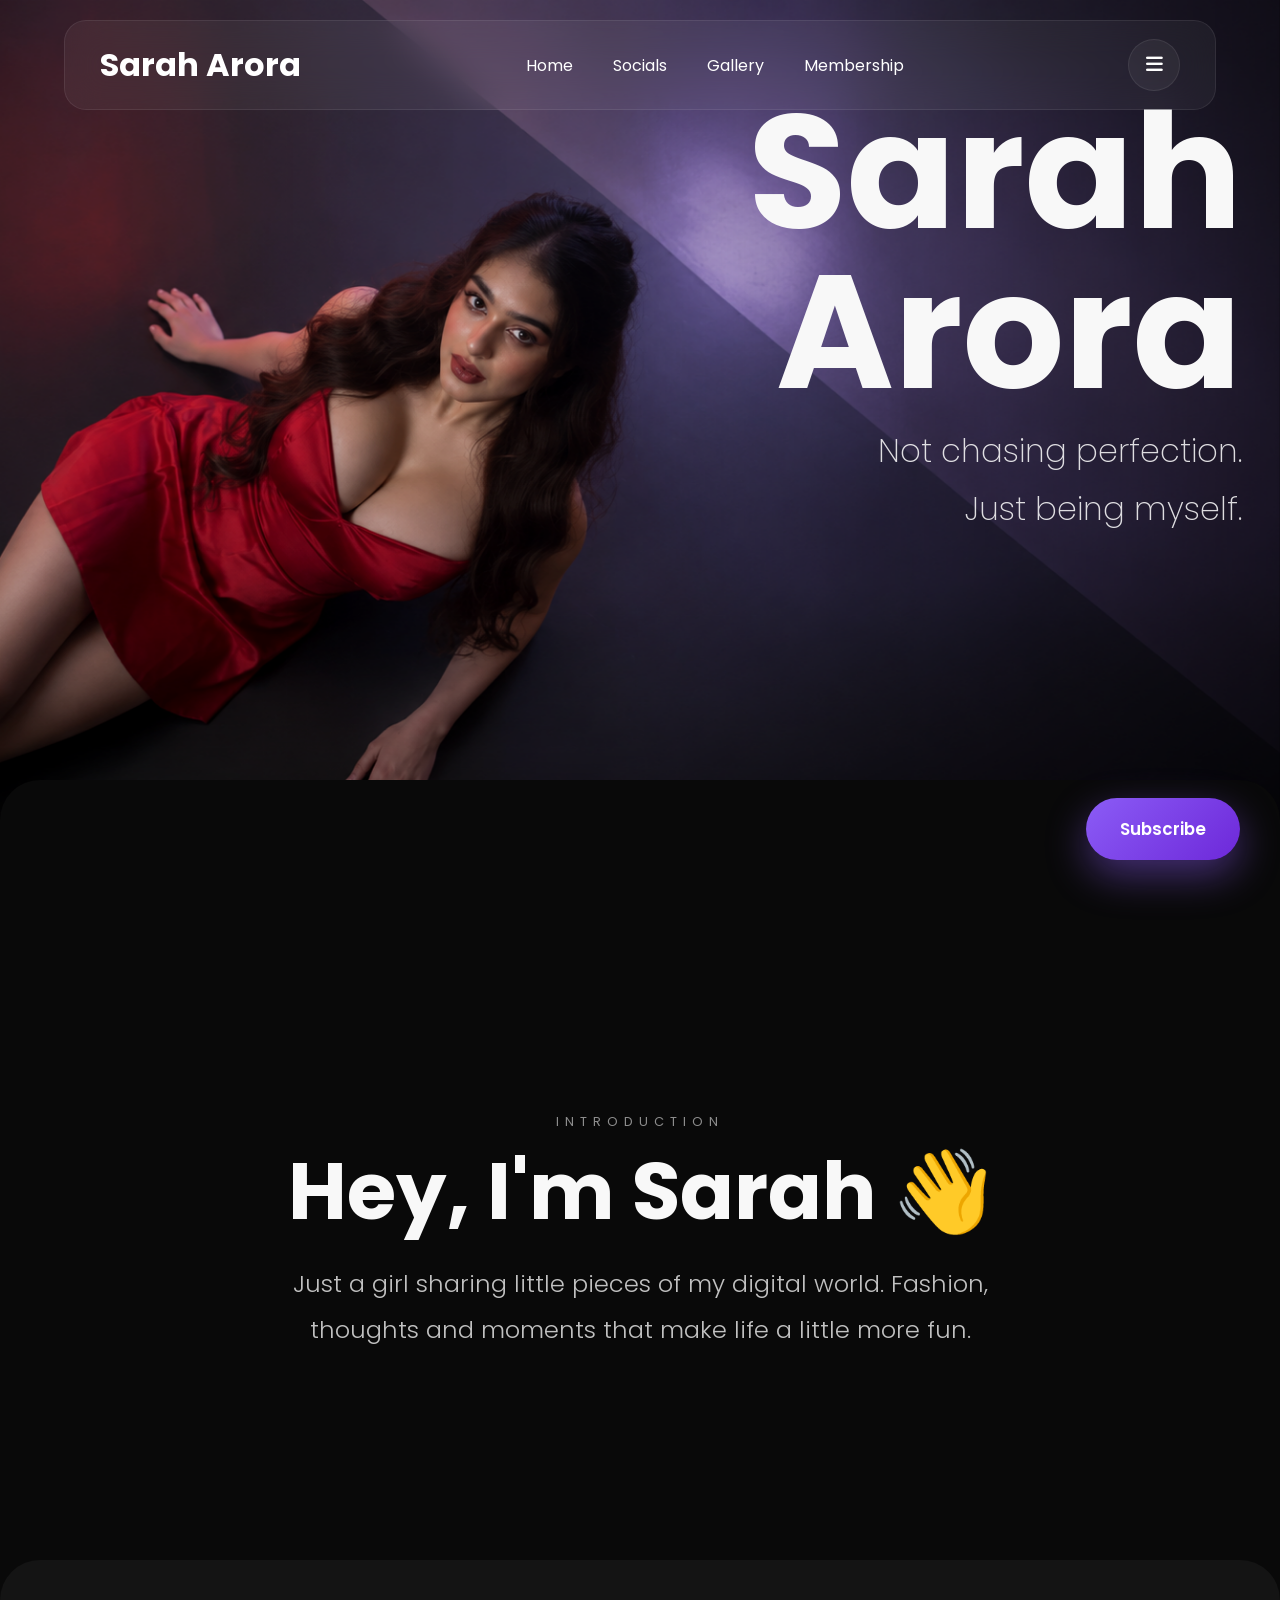
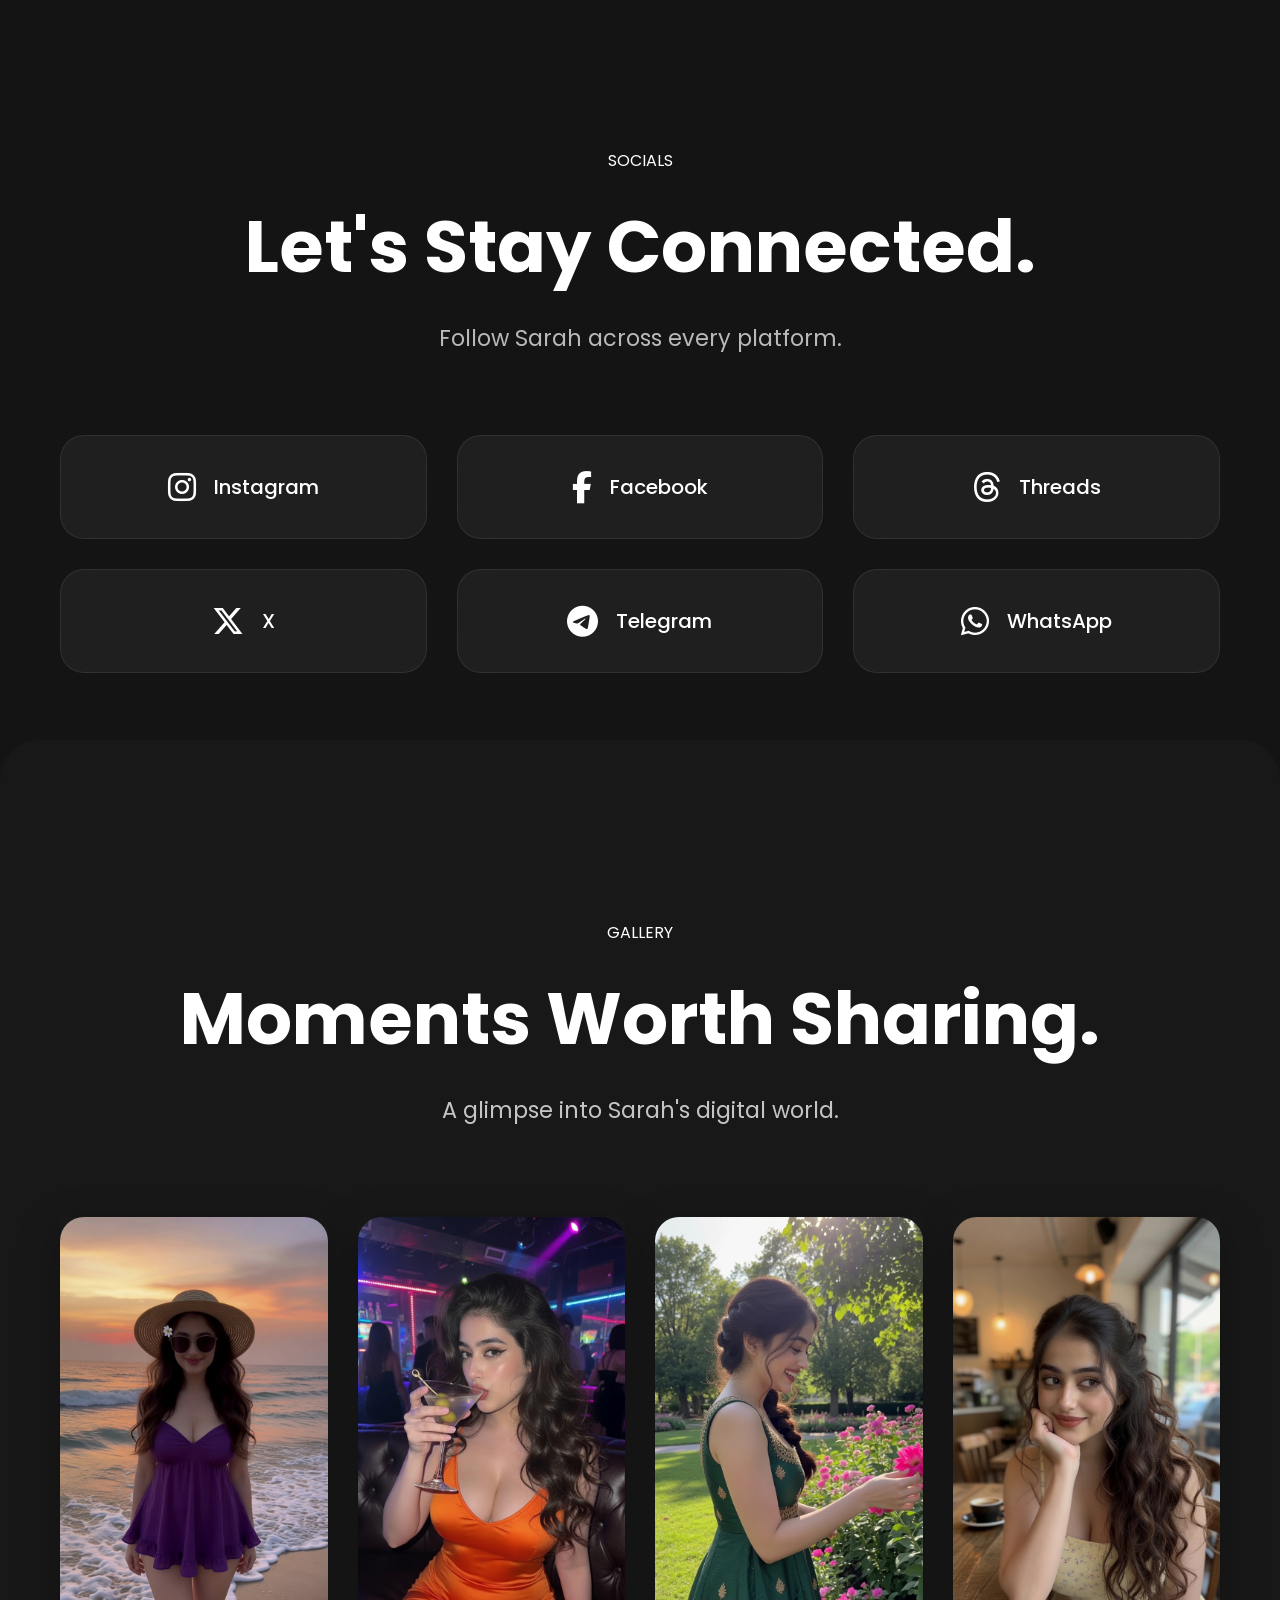
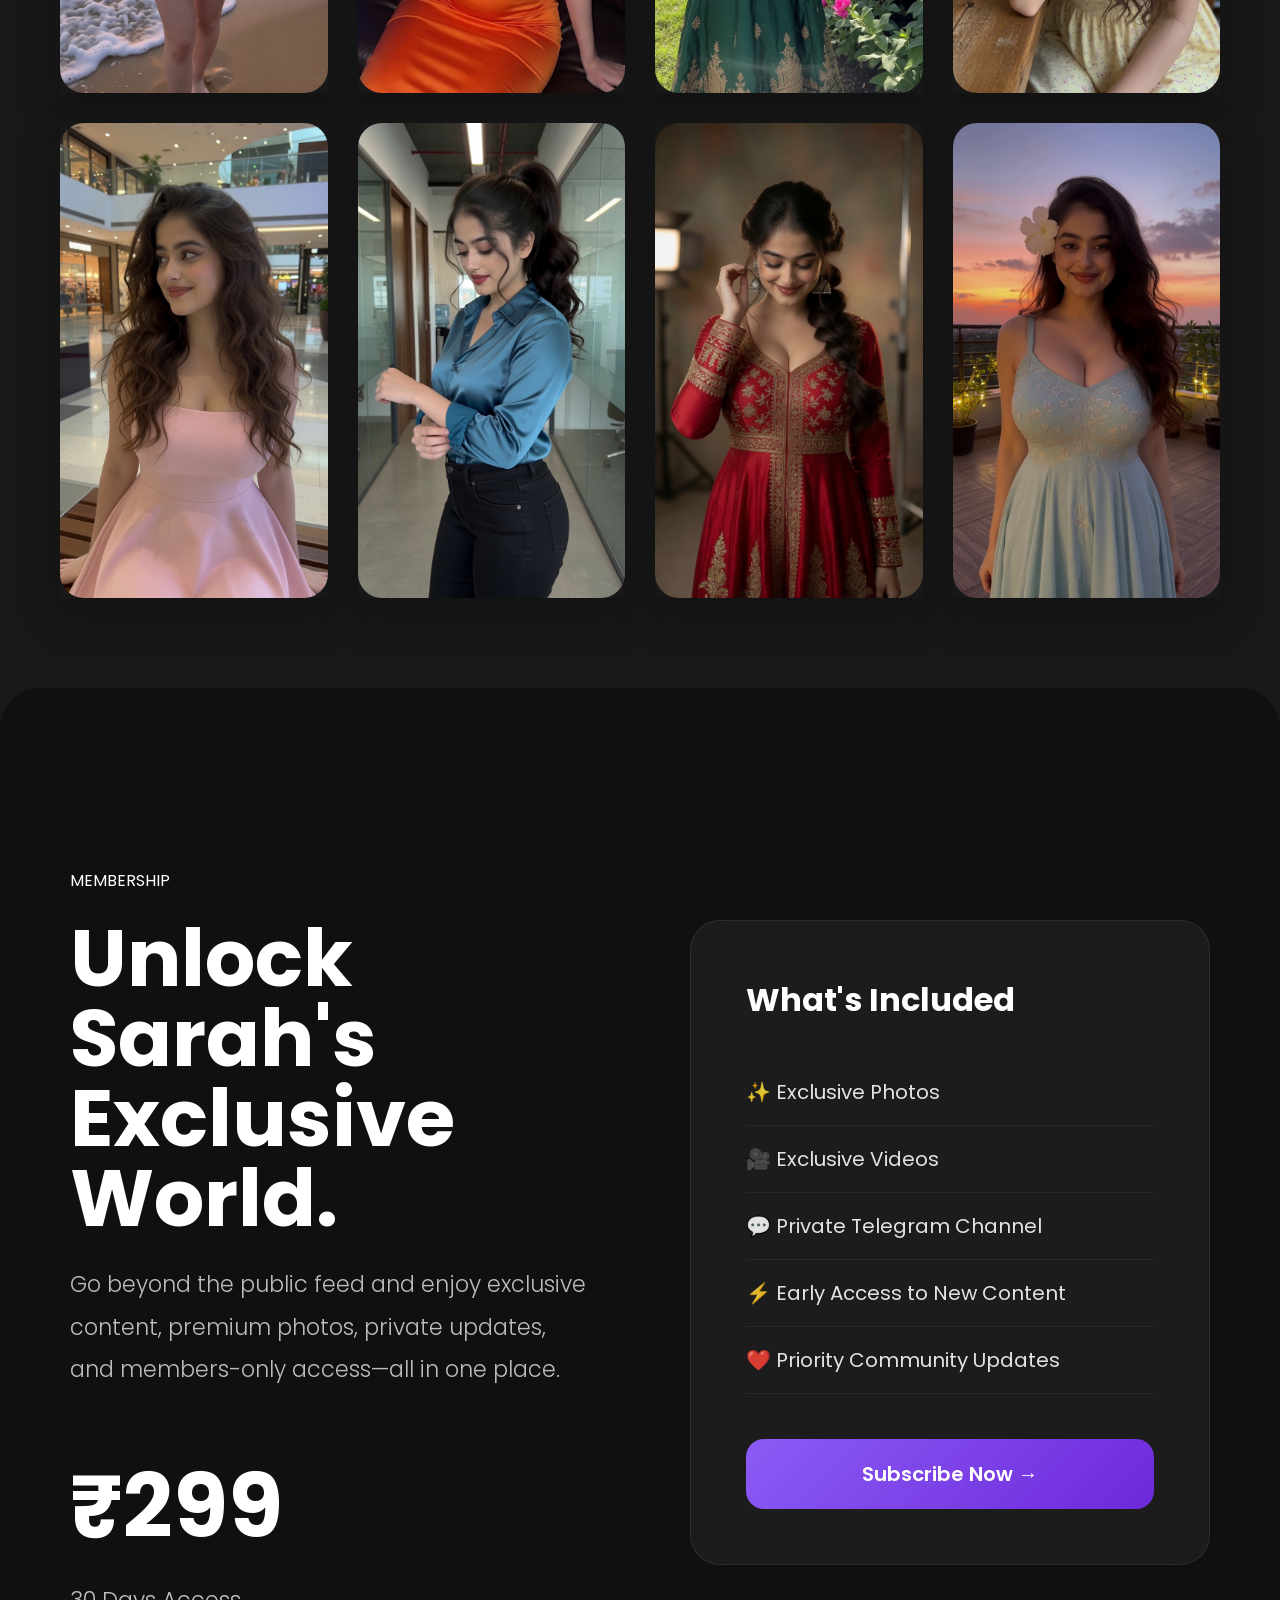
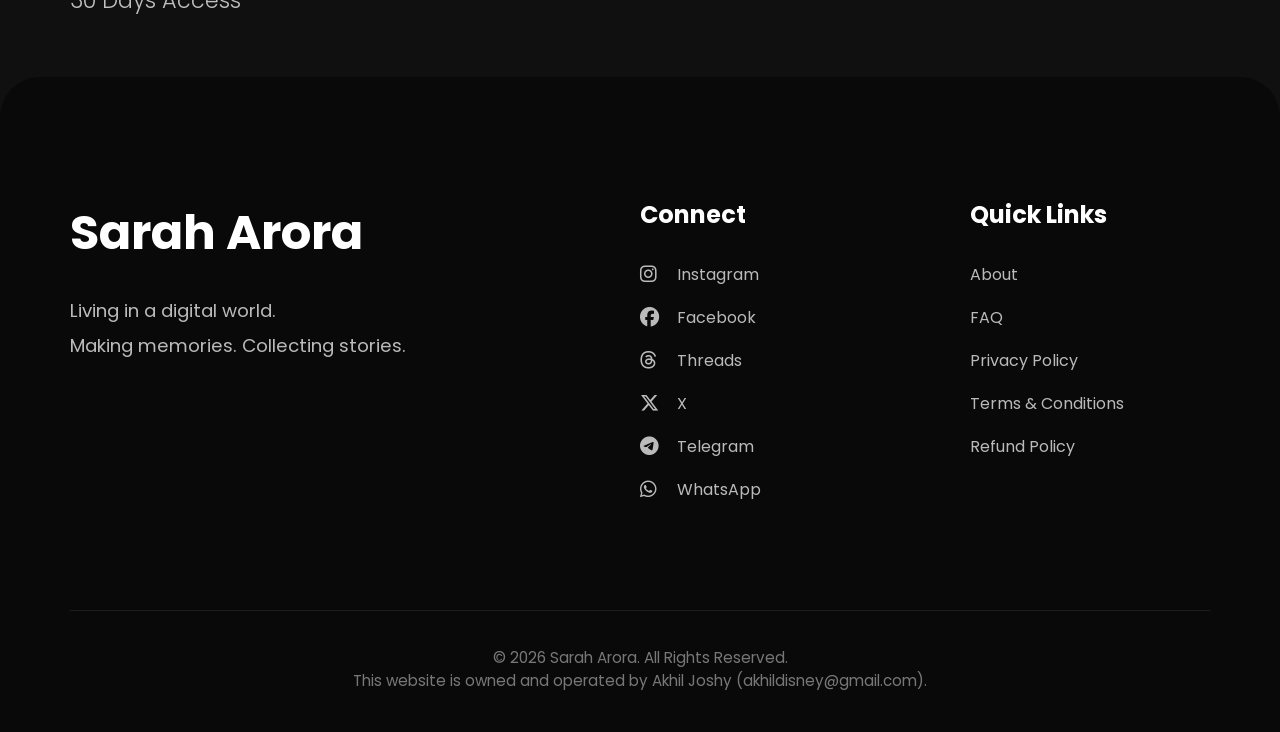
==== index.html @ 0d88887a "Subscribe button as Telegram Bot" ====
<!DOCTYPE html>
<html lang="en">

<head>
    <meta charset="UTF-8">
    <meta name="viewport" content="width=device-width, initial-scale=1.0">

    <title>Sarah Arora | Living in a Digital World</title>

    <link rel="stylesheet"
    href="https://cdnjs.cloudflare.com/ajax/libs/font-awesome/6.7.2/css/all.min.css">
    <link rel="stylesheet" href="css/style.css">
    <link rel="stylesheet" href="css/animations.css">
    <link rel="stylesheet" href="css/responsive.css">
    
</head>



<body>

    <div id="scrollProgress"></div>
    
    <div id="loader">

    <h1>

        Sarah<br>Arora

    </h1>

    </div>

    <a href="#membership" id="floatingSubscribe">

        Subscribe

    </a>

    <!-- Header -->
    <header id="header">

        <nav class="navbar">

            <a href="#" class="logo">
                Sarah Arora
            </a>

            <ul class="nav-links">

                <li><a href="#hero">Home</a></li>

                <li><a href="#socials">Socials</a></li>

                <li><a href="#gallery">Gallery</a></li>

                <li><a href="#membership">Membership</a></li>

            </ul>

            <div class="menu-wrapper">

                <button class="menu-btn" id="menuBtn">

                    <i class="fa-solid fa-bars"></i>

                </button>

                <div class="dropdown-menu" id="dropdownMenu">

                    <a href="pages/about.html">About</a>

                    <a href="pages/faq.html">FAQ</a>

                    <a href="pages/privacy.html">Privacy Policy</a>

                    <a href="pages/terms.html">Terms & Conditions</a>

                    <a href="pages/refund.html">Refund Policy</a>

                    <hr>

                    <a href="https://www.instagram.com/sarah_dazzling/" target="_blank" rel="noopener noreferrer">Instagram</a>

                    <a href="https://www.facebook.com/profile.php?id=61591125192509" target="_blank" rel="noopener noreferrer">Facebook</a>

                    <a href="https://www.threads.com/@sarah_dazzling" target="_blank" rel="noopener noreferrer">Threads</a>

                    <a href="https://x.com/SarahAroralaiz" target="_blank" rel="noopener noreferrer">X</a>

                    <a href="https://telegram.me/sarah_dazzling_public" target="_blank" rel="noopener noreferrer">Telegram</a>

                    <a href="https://whatsapp.com/channel/0029Vb7tfOIId7nJnVP5ef2T" target="_blank" rel="noopener noreferrer">WhatsApp</a>

                </div>

            </div>

        </nav>

    </header>

    <!-- Main -->
    <main>

        <section id="hero">

            <div class="hero-image">

                <img src="assets/images/hero.jpg" alt="Sarah Arora">

            </div>

            <div class="hero-overlay"></div>

            <div class="hero-content">

                <h1 class="hero-title">
                    Sarah<br>Arora
                </h1>

                <p class="hero-subtitle">
                    Not chasing perfection.<br>
                    Just being myself.
                </p>

            </div>

        </section>

        
        <!-- intro -->
        <section id="intro">

            <div class="intro-container">

                <span class="intro-tag reveal">
                    INTRODUCTION
                </span>

                <h2 class="reveal delay-1">
                    Hey, I'm Sarah 👋
                </h2>

                <p class="reveal delay-2">
                    Just a girl sharing little pieces of my digital world.
                    Fashion, thoughts and moments that make life a little more fun.
                </p>

            </div>

        </section>

        <!-- socials -->

        <section id="socials">

            <div class="socials-container">

                <span class="section-tag reveal">
                    SOCIALS
                </span>

                <h2 class="reveal delay-1">
                    Let's Stay Connected.
                </h2>

                <p class="reveal delay-2">
                    Follow Sarah across every platform.
                </p>

                <div class="social-grid">

                    <a href="https://www.instagram.com/sarah_dazzling/"
                        target="_blank"
                        rel="noopener noreferrer"
                        class="social-card instagram reveal">

                            <i class="fa-brands fa-instagram"></i>
                        <span>Instagram</span>
                    </a>

                    <a href="https://www.facebook.com/profile.php?id=61591125192509"
                        target="_blank"
                        rel="noopener noreferrer"
                        class="social-card facebook reveal delay-1">
                            <i class="fa-brands fa-facebook-f"></i>
                        <span>Facebook</span>
                    </a>

                    <a href="https://www.threads.com/@sarah_dazzling"
                        target="_blank"
                        rel="noopener noreferrer"
                        class="social-card threads reveal delay-2">
                            <i class="fa-brands fa-threads"></i>
                        <span>Threads</span>
                    </a>

                    <a href="https://x.com/SarahAroralaiz"
                        target="_blank"
                        rel="noopener noreferrer"
                        class="social-card x reveal delay-3">
                            <i class="fa-brands fa-x-twitter"></i>
                        <span>X</span>
                    </a>

                    <a href="https://telegram.me/sarah_dazzling_public"
                        target="_blank"
                        rel="noopener noreferrer"
                        class="social-card telegram reveal delay-4">
                            <i class="fa-brands fa-telegram"></i>
                        <span>Telegram</span>
                    </a>

                    <a href="https://whatsapp.com/channel/0029Vb7tfOIId7nJnVP5ef2T"
                        target="_blank"
                        rel="noopener noreferrer"
                        class="social-card whatsapp reveal delay-5">
                            <i class="fa-brands fa-whatsapp"></i>
                        <span>WhatsApp</span>
                    </a>

                </div>

            </div>

        </section>

        <!-- Gallery -->
        <section id="gallery">

            <div class="gallery-container">

                <span class="section-tag reveal">
                    GALLERY
                </span>

                <h2 class="reveal delay-1">
                    Moments Worth Sharing.
                </h2>

                <p class="reveal delay-2">
                    A glimpse into Sarah's digital world.
                </p>

                <div class="gallery-grid">

                    <div class="gallery-item glow-purple reveal">
                        <div class="gallery-image">
                            <img src="assets/images/gallery/1.jpg" alt="Sarah">
                        </div>
                    </div>

                    <div class="gallery-item glow-pink reveal delay-1">
                        <div class="gallery-image">
                            <img src="assets/images/gallery/2.jpg" alt="Sarah">
                        </div>
                    </div>

                    <div class="gallery-item glow-orange reveal delay-2">
                        <div class="gallery-image">
                            <img src="assets/images/gallery/3.jpg" alt="Sarah">
                        </div>
                    </div>

                    <div class="gallery-item glow-blue reveal delay-3">
                        <div class="gallery-image">
                            <img src="assets/images/gallery/4.jpg" alt="Sarah">
                        </div>
                    </div>

                    <div class="gallery-item glow-green reveal delay-4">
                        <div class="gallery-image">
                            <img src="assets/images/gallery/5.jpg" alt="Sarah">
                        </div>
                    </div>

                    <div class="gallery-item glow-red reveal delay-5">
                        <div class="gallery-image">
                            <img src="assets/images/gallery/6.jpg" alt="Sarah">
                        </div>
                    </div>

                    <div class="gallery-item glow-gold reveal delay-3">
                        <div class="gallery-image">
                            <img src="assets/images/gallery/7.jpg" alt="Sarah">
                        </div>
                    </div>

                    <div class="gallery-item glow-cyan reveal delay-4">
                        <div class="gallery-image">
                            <img src="assets/images/gallery/8.jpg" alt="Sarah">
                        </div>
                    </div>

                </div>

            </div>

        </section>

        <!-- Membership -->
        <section id="membership">

            <div class="membership-container">

                <div class="membership-left">

                    <span class="section-tag reveal">
                        MEMBERSHIP
                    </span>

                    <h2 class="reveal delay-1">
                        Unlock Sarah's<br>
                        Exclusive World.
                    </h2>

                    <p class="reveal delay-2">
                        Go beyond the public feed and enjoy exclusive content, premium photos, private updates, and members-only access—all in one place.
                    </p>

                    <div class="price reveal delay-3">

                        ₹299

                        <span>30 Days Access</span>

                    </div>

                </div>

                <div class="membership-right reveal delay-4">

                    <h3>What's Included</h3>

                    <ul>

                        <li>✨ Exclusive Photos</li>

                        <li>🎥 Exclusive Videos</li>

                        <li>💬 Private Telegram Channel</li>

                        <li>⚡ Early Access to New Content</li>

                        <li>❤️ Priority Community Updates</li>

                    </ul>

                    <a href="https://t.me/sarah_paymentbot?start=subscribe"
                        id="subscribeBtn"
                        class="membership-btn"
                        target="_blank"
                        rel="noopener noreferrer">
                        Subscribe Now →
                    </a>

                </div>

            </div>

        </section>

        <!-- Call To Action -->
        <section id="cta">

        </section>

    </main>

    <!-- Footer -->
    <footer>

        <div class="footer-container">

            <!-- Brand -->

            <div class="footer-column">

                <h2>Sarah Arora</h2>

                <p>
                    Living in a digital world.<br>
                    Making memories. Collecting stories.
                </p>

            </div>

            <!-- Socials -->

            <div class="footer-column">

                <h3>Connect</h3>

                <a href="https://www.instagram.com/sarah_dazzling/"
                    target="_blank"
                    rel="noopener noreferrer">
                    <i class="fa-brands fa-instagram"></i>
                    Instagram
                </a>

                <a href="https://www.facebook.com/profile.php?id=61591125192509"
                    target="_blank"
                    rel="noopener noreferrer">
                    <i class="fa-brands fa-facebook"></i>
                    Facebook
                </a>

                <a href="https://www.threads.com/@sarah_dazzling"
                    target="_blank"
                    rel="noopener noreferrer">
                    <i class="fa-brands fa-threads"></i>
                    Threads
                </a>

                <a href="https://x.com/SarahAroralaiz"
                    target="_blank"
                    rel="noopener noreferrer">
                    <i class="fa-brands fa-x-twitter"></i>
                    X
                </a>

                <a href="https://telegram.me/sarah_dazzling_public"
                    target="_blank"
                    rel="noopener noreferrer">
                    <i class="fa-brands fa-telegram"></i>
                    Telegram
                </a>

                <a href="https://whatsapp.com/channel/0029Vb7tfOIId7nJnVP5ef2T"
                    target="_blank"
                    rel="noopener noreferrer">
                    <i class="fa-brands fa-whatsapp"></i>
                    WhatsApp
                </a>

            </div>

            <!-- Links -->

            <div class="footer-column">

                <h3>Quick Links</h3>

                <a href="pages/about.html">About</a>

                <a href="pages/faq.html">FAQ</a>

                <a href="pages/privacy.html">Privacy Policy</a>

                <a href="pages/terms.html">Terms & Conditions</a>

                <a href="pages/refund.html">Refund Policy</a>

            </div>

        </div>

        <div class="footer-bottom">

            © 2026 Sarah Arora. All Rights Reserved.<br>
            This website is owned and operated by Akhil Joshy (akhildisney@gmail.com).

        </div>

    </footer>

    <div id="telegramModal" class="telegram-modal">

        <div class="telegram-modal-content">

            <h2>Before You Continue</h2>

            <p>
                Sarah Exclusive memberships are delivered through Telegram.
            </p>

            <p class="question">
                Do you already have a Telegram account?<br>
                (After payment, you'll get a invite link to the private Telegram channel.<br>
                The link is one time use, so join with the link to the private channel.<br>
                A subscription bot will give you the invite link to the Exclusive Telegram channel.)
            </p>

            <div class="telegram-buttons">

                <button id="continuePayment" class="confirm-btn">
                    Yes, Continue
                </button>

                <button id="closeModal" class="cancel-btn">
                    No, Go Back
                </button>

            </div>

        </div>

    </div>

    <script src="js/main.js"></script>
    <script src="js/gallery.js"></script>
    <script src="js/animations.js"></script>

</body>

</html>
---- css/style.css ----
/* ===========================
   GOOGLE FONT
=========================== */

@import url('https://fonts.googleapis.com/css2?family=Poppins:wght@300;400;500;600;700&display=swap');

/* ===========================
   RESET
=========================== */

*{
    margin:0;
    padding:0;
    box-sizing:border-box;
}

html{
    scroll-behavior:smooth;
}

body{

    font-family:'Poppins',sans-serif;

    background:#090909;

    color:#ffffff;

}

/*==========================
NAVBAR
==========================*/

header{

    position:fixed;

    top:0;

    left:0;

    width:100%;

    z-index:1000;

    transition:transform .4s ease;

}

header.hide{

    transform:translateY(-120%);

}

.navbar{

    width:90%;

    max-width:1400px;

    margin:20px auto;

    padding:18px 35px;

    display:flex;

    justify-content:space-between;

    align-items:center;

    background:rgba(255,255,255,.05);

    backdrop-filter:blur(18px);

    border:1px solid rgba(255,255,255,.08);

    border-radius:22px;

}

.logo{

    color:#fff;

    text-decoration:none;

    font-size:2rem;

    font-weight:700;

}

.nav-links{

    list-style:none;

    display:flex;

    gap:40px;

}

.nav-links a{

    text-decoration:none;

    color:#fff;

    transition:.3s;

}

.nav-links a:hover{

    color:#8b5cf6;

}

/*==========================
MENU BUTTON
==========================*/

.menu-wrapper{

    position:relative;

}

.menu-btn{

    width:52px;

    height:52px;

    border:none;

    border-radius:50%;

    background:rgba(255,255,255,.05);

    border:1px solid rgba(255,255,255,.08);

    color:#fff;

    font-size:1.2rem;

    cursor:pointer;

    transition:.35s;

}

.menu-btn:hover{

    background:#8b5cf6;

    transform:translateY(-3px) rotate(90deg);

    box-shadow:0 0 30px rgba(139,92,246,.45);

}

/*==========================
DROPDOWN
==========================*/

.dropdown-menu{

    position:absolute;

    top:70px;

    right:0;

    width:260px;

    background:rgba(18,18,18,.92);

    backdrop-filter:blur(20px);

    border:1px solid rgba(255,255,255,.08);

    border-radius:22px;

    padding:18px;

    display:flex;

    flex-direction:column;

    gap:5px;

    opacity:0;

    visibility:hidden;

    transform:translateY(-20px);

    transition:.35s ease;

}

.dropdown-menu.show{

    opacity:1;

    visibility:visible;

    transform:translateY(0);

}

.dropdown-menu a{

    color:#fff;

    text-decoration:none;

    padding:14px 16px;

    border-radius:12px;

    transition:.3s;

}

.dropdown-menu a:hover{

    background:rgba(139,92,246,.15);

    color:#8b5cf6;

    transform:translateX(8px);

}

.dropdown-menu hr{

    border:none;

    border-top:1px solid rgba(255,255,255,.08);

    margin:8px 0;

}

/* ====================================
   HERO
==================================== */

#hero{

    height:100vh;

    overflow:hidden;

    position:relative;

}

.hero-image{

    position:absolute;

    inset:0;

    will-change:transform;

}

.hero-image img{

    width:100%;

    height:100%;

    object-fit:cover;

    display:block;

}

.hero-overlay{

    position:absolute;

    inset:0;

    background:

    linear-gradient(
        to right,
        rgba(0,0,0,.15),
        rgba(0,0,0,.10),
        rgba(0,0,0,.55)
    ),

    linear-gradient(
        to top,
        rgba(0,0,0,.45),
        transparent 35%
    );

    z-index:5;

}

.hero-content{

    position:absolute;

    top:35%;

    right:3%;

    transform:translateY(-50%);

    z-index:10;

    width:700px;

    text-align:right;

}

.hero-content h1{

    font-size:10rem;

    line-height:1.0;

    font-weight:700;

    margin-bottom:10px;

    color:#f8f8f8;

}

.hero-content p{

    font-size:2rem;

    font-weight:200;

    line-height:1.8;

    color:rgba(255,255,255,.85);

}

/*====================================
HERO LOAD ANIMATION
====================================*/

.hero-title{

    opacity:0;

    transform:translateY(60px);

    animation:titleReveal .9s ease forwards;

    animation-delay:.3s;

}

.hero-subtitle{

    opacity:0;

    transform:translateY(60px);

    animation:titleReveal .9s ease forwards;

    animation-delay:.6s;

}

@keyframes titleReveal{

    from{

        opacity:0;

        transform:translateY(60px);

    }

    to{

        opacity:1;

        transform:translateY(0);

    }

}

/*====================================
INTRO SECTION
====================================*/

#intro{

    min-height:100vh;

    background:#090909;

    position:relative;

    z-index:5;

    margin-top:-120px;

    border-radius:40px 40px 0 0;

    display:flex;

    justify-content:center;

    align-items:center;

    padding:200px 40px;

}

.intro-container{

    max-width:900px;

    margin:auto;

    text-align:center;

}

.intro-tag{

    display:inline-block;

    letter-spacing:6px;

    color:#8d8d8d;

    font-size:.8rem;

    margin-bottom:20px;

    text-transform:uppercase;

}

.intro-container h2{

    font-size:5rem;

    line-height:1;

    margin-bottom:30px;

    font-weight:700;

    color:#f8f8f8;

}

.intro-container p{

    max-width:700px;

    margin:auto;

    font-size:1.5rem;

    line-height:1.9;

    font-weight:300;

    color:rgba(255,255,255,.75);

}

.delay-1{

    transition-delay:.15s;

}

.delay-2{

    transition-delay:.3s;

}

/*====================================
SOCIALS
====================================*/

#socials{

    min-height:100vh;
    background:#141414;
    position:relative;
    z-index:20;
    margin-top:-120px;
    border-radius:40px 40px 0 0;

    display:flex;
    justify-content:center;
    align-items:center;

    padding:180px 60px;

}

.socials-container{

    width:100%;
    max-width:1450px;
    text-align:center;

}

.socials-container h2{

    font-size:4.5rem;
    margin:20px 0;

}

.socials-container p{

    font-size:1.4rem;
    color:rgba(255,255,255,.7);
    margin-bottom:80px;

}

.social-grid{

    display:grid;
    grid-template-columns:repeat(3,1fr);
    gap:30px;

}

.social-card{

    position:relative;

    display:flex;
    align-items:center;
    justify-content:center;
    gap:18px;

    text-decoration:none;

    color:#fff;

    padding:35px;

    border-radius:24px;

    background:rgba(255,255,255,.05);

    border:1px solid rgba(255,255,255,.08);

    backdrop-filter:blur(18px);

    overflow:hidden;

    transition:.4s ease;

}

/* Animated Glow */

.social-card::before{

    content:"";

    position:absolute;

    inset:-2px;

    border-radius:24px;

    opacity:0;

    filter:blur(30px);

    transition:.4s;

    z-index:0;

}

/* Content */

.social-card i,
.social-card span{

    position:relative;

    z-index:2;

    transition:.35s;

}

.social-card i{

    font-size:2rem;

}

.social-card span{

    font-size:1.25rem;

    font-weight:500;

}

/* Hover */

.social-card:hover{

    transform:translateY(-12px) scale(1.02);

}

.social-card:hover i{

    transform:scale(1.25) rotate(-8deg);

}

.social-card:hover span{

    letter-spacing:1px;

}

/*==========================
INSTAGRAM
==========================*/

.instagram:hover{

    border-color:#E1306C;

}

.instagram::before{

    background:#E1306C;

}

.instagram:hover::before{

    opacity:.18;

}

.instagram:hover i{

    color:#E1306C;

}

/*==========================
FACEBOOK
==========================*/

.facebook:hover{

    border-color:#1877F2;

}

.facebook::before{

    background:#1877F2;

}

.facebook:hover::before{

    opacity:.18;

}

.facebook:hover i{

    color:#1877F2;

}

/*==========================
THREADS
==========================*/

.threads:hover{

    border-color:#ffffff;

}

.threads::before{

    background:#ffffff;

}

.threads:hover::before{

    opacity:.15;

}

/*==========================
X
==========================*/

.x:hover{

    border-color:#cccccc;

}

.x::before{

    background:#ffffff;

}

.x:hover::before{

    opacity:.15;

}

/*==========================
TELEGRAM
==========================*/

.telegram:hover{

    border-color:#229ED9;

}

.telegram::before{

    background:#229ED9;

}

.telegram:hover::before{

    opacity:.18;

}

.telegram:hover i{

    color:#229ED9;

}

/*==========================
WHATSAPP
==========================*/

.whatsapp:hover{

    border-color:#25D366;

}

.whatsapp::before{

    background:#25D366;

}

.whatsapp:hover::before{

    opacity:.18;

}

.whatsapp:hover i{

    color:#25D366;

}

.delay-3{
    transition-delay:.45s;
}

.delay-4{
    transition-delay:.60s;
}

.delay-5{
    transition-delay:.75s;
}

/*====================================
GALLERY
====================================*/

#gallery{

    min-height:100vh;

    background:#181818;

    position:relative;

    z-index:30;

    margin-top:-120px;

    border-radius:40px 40px 0 0;

    padding:180px 60px;

}

.gallery-container{

    max-width:1500px;

    margin:auto;

    text-align:center;

}

.gallery-container h2{

    font-size:4.5rem;

    margin:20px 0;

}

.gallery-container p{

    font-size:1.4rem;

    color:rgba(255,255,255,.75);

    margin-bottom:90px;

}

/*====================================
MASONRY GRID
====================================*/

.gallery-grid{

    column-count:4;

    column-gap:30px;

}

/*====================================
CARD
====================================*/

.gallery-item{

    position:relative;

    margin-bottom:30px;

    break-inside:avoid;

    cursor:zoom-in;

    transition:
        transform .45s ease,
        filter .45s ease,
        box-shadow .45s ease;

    box-shadow:
        0 15px 40px rgba(0,0,0,.28);

}

/*====================================
IMAGE WRAPPER
====================================*/

.gallery-image{

    position:relative;

    overflow:hidden;

    border-radius:24px;

}

/*====================================
IMAGE
====================================*/

.gallery-image img{

    width:100%;

    display:block;

    object-fit:cover;

    transition:
        transform .55s ease,
        filter .55s ease;

}

/*====================================
AMBIENT GLOW
====================================*/

.gallery-item::before{

    content:"";

    position:absolute;

    inset:-20px;

    border-radius:34px;

    opacity:0;

    filter:blur(60px);

    transition:.45s ease;

    z-index:-1;

}

.glow-purple::before{

    background:#8b5cf6;

}

.glow-pink::before{

    background:#ff4da6;

}

.glow-orange::before{

    background:#ff8c42;

}

.glow-blue::before{

    background:#3b82f6;

}

.glow-green::before{

    background:#22c55e;

}

.glow-red::before{

    background:#ef4444;

}

.glow-gold::before{

    background:#facc15;

}

.glow-cyan::before{

    background:#06b6d4;

}

/*====================================
HOVER
====================================*/

.gallery-item:hover{

    transform:
        translateY(-12px)
        rotate(.5deg);

    box-shadow:
        0 35px 80px rgba(0,0,0,.45);

}

.gallery-item:hover img{

    transform:scale(1.08);

    filter:
        brightness(1.08)
        saturate(1.08);

}

.gallery-item:hover::before{

    opacity:.25;

}

/*====================================
RESPONSIVE
====================================*/

@media(max-width:1200px){

    .gallery-grid{

        column-count:3;

    }

}

@media(max-width:768px){

    .gallery-grid{

        column-count:2;

    }

}

@media(max-width:500px){

    .gallery-grid{

        column-count:1;

    }

}

/*====================================
MEMBERSHIP
====================================*/

#membership{

    min-height:100vh;

    background:#101010;

    position:relative;

    z-index:40;

    margin-top:-120px;

    border-radius:40px 40px 0 0;

    display:flex;

    justify-content:center;

    align-items:center;

    padding:180px 70px;

}

.membership-container{

    width:100%;

    max-width:1450px;

    display:grid;

    grid-template-columns:1fr 1fr;

    gap:100px;

    align-items:center;

}

/*====================================
LEFT
====================================*/

.membership-left h2{

    font-size:5rem;

    line-height:1;

    margin:25px 0;

}

.membership-left p{

    max-width:560px;

    font-size:1.4rem;

    line-height:1.9;

    font-weight:300;

    color:rgba(255,255,255,.72);

    margin-bottom:50px;

}

.price{

    font-size:5.5rem;

    font-weight:700;

    color:#ffffff;

}

.price span{

    display:block;

    font-size:1.4rem;

    font-weight:300;

    color:#bfbfbf;

    margin-top:10px;

}

/*====================================
RIGHT CARD
====================================*/

.membership-right{

    background:rgba(255,255,255,.05);

    border:1px solid rgba(255,255,255,.08);

    backdrop-filter:blur(18px);

    border-radius:30px;

    padding:55px;

    transition:.45s ease;

}

.membership-right:hover{

    transform:translateY(-12px);

    border-color:#8b5cf6;

    box-shadow:0 30px 80px rgba(139,92,246,.22);

}

.membership-right h3{

    font-size:2rem;

    margin-bottom:35px;

}

.membership-right ul{

    list-style:none;

    margin-bottom:45px;

}

.membership-right li{

    font-size:1.25rem;

    padding:18px 0;

    color:rgba(255,255,255,.88);

    border-bottom:1px solid rgba(255,255,255,.06);

}

.membership-btn{

    display:flex;

    justify-content:center;

    align-items:center;

    text-decoration:none;

    width:100%;

    padding:20px;

    border-radius:18px;

    background:linear-gradient(135deg,#8b5cf6,#6d28d9);

    color:#fff;

    font-size:1.25rem;

    font-weight:600;

    transition:.35s ease;

}

.membership-btn:hover{

    transform:scale(1.03);

    box-shadow:0 0 35px rgba(139,92,246,.45);

}

/*====================================
FOOTER
====================================*/

footer{

    background:#090909;

    position:relative;

    z-index:50;

    margin-top:-120px;

    border-radius:40px 40px 0 0;

    padding:120px 70px 40px;

}

.footer-container{

    max-width:1450px;

    margin:auto;

    display:grid;

    grid-template-columns:2fr 1fr 1fr;

    gap:90px;

}

.footer-column h2{

    font-size:3rem;

    margin-bottom:25px;

}

.footer-column h3{

    font-size:1.5rem;

    margin-bottom:30px;

}

.footer-column p{

    color:rgba(255,255,255,.72);

    font-size:1.15rem;

    line-height:1.9;

    max-width:350px;

}

/* Links */

.footer-column a{

    display:flex;

    align-items:center;

    gap:15px;

    color:rgba(255,255,255,.72);

    text-decoration:none;

    margin-bottom:18px;

    transition:.35s ease;

}

.footer-column a i{

    width:22px;

    font-size:1.2rem;

    transition:.35s ease;

}

/* Hover */

.footer-column a:hover{

    color:#ffffff;

    transform:translateX(10px);

}

/* Brand Colors */

.footer-column a:hover .fa-instagram{

    color:#E1306C;

}

.footer-column a:hover .fa-facebook{

    color:#1877F2;

}

.footer-column a:hover .fa-threads{

    color:#ffffff;

}

.footer-column a:hover .fa-x-twitter{

    color:#ffffff;

}

.footer-column a:hover .fa-telegram{

    color:#229ED9;

}

.footer-column a:hover .fa-whatsapp{

    color:#25D366;

}

/* Bottom */

.footer-bottom{

    margin-top:90px;

    padding-top:35px;

    border-top:1px solid rgba(255,255,255,.08);

    text-align:center;

    color:rgba(255,255,255,.45);

    font-size:.95rem;

}

/*====================================
FLOATING SUBSCRIBE BUTTON
====================================*/

#floatingSubscribe{

    position:fixed;

    right:40px;

    bottom:40px;

    z-index:999;

    display:flex;

    justify-content:center;

    align-items:center;

    padding:18px 34px;

    border-radius:50px;

    background:linear-gradient(135deg,#8b5cf6,#6d28d9);

    color:#fff;

    text-decoration:none;

    font-size:1.05rem;

    font-weight:600;

    box-shadow:0 15px 40px rgba(139,92,246,.45);

    transition:
        opacity .35s ease,
        transform .35s ease;

}

#floatingSubscribe:hover{

    transform:translateY(-6px);

    box-shadow:0 20px 60px rgba(139,92,246,.55);

}

#floatingSubscribe.hide{

    opacity:0;

    pointer-events:none;

    transform:translateY(25px);

}

/*====================================
LOADER
====================================*/

#loader{

    position:fixed;

    inset:0;

    display:flex;

    justify-content:center;

    align-items:center;

    background:#090909;

    z-index:99999;

    transition:
        opacity .8s ease,
        visibility .8s ease;

}

#loader.hide{

    opacity:0;

    visibility:hidden;

    pointer-events:none;

}

#loader h1{

    font-size:9rem;

    line-height:.9;

    text-align:center;

    font-weight:700;

    color:#fff;

    user-select:none;

    letter-spacing:-4px;

    animation:breathe 2.5s ease-in-out infinite;

}

@keyframes breathe{

    0%{

        transform:scale(.97);

        opacity:.55;

    }

    50%{

        transform:scale(1.03);

        opacity:1;

    }

    100%{

        transform:scale(.97);

        opacity:.55;

    }

}

/*====================================
SCROLL PROGRESS BAR
====================================*/

#scrollProgress{

    position:fixed;

    top:0;

    left:0;

    width:0%;

    height:3px;

    background:linear-gradient(
        90deg,
        #8b5cf6,
        #a855f7
    );

    z-index:999999;

    transition:width .08s linear;

}

.telegram-modal{
    position:fixed;
    inset:0;

    display:none;
    justify-content:center;
    align-items:center;

    background:rgba(0,0,0,.75);
    backdrop-filter:blur(10px);

    z-index:99999;
}

.telegram-modal.show{
    display:flex;
}

.telegram-modal-content{

    width:min(90%,450px);

    background:#161616;

    border:1px solid rgba(255,255,255,.08);

    border-radius:24px;

    padding:35px;

    text-align:center;

    box-shadow:0 25px 80px rgba(0,0,0,.45);
}

.telegram-modal-content h2{

    margin-bottom:18px;
}

.telegram-modal-content p{

    color:#cfcfcf;

    line-height:1.7;
}

.question{

    margin:25px 0;

    color:#fff !important;

    font-weight:600;
}

.telegram-buttons{

    display:flex;

    flex-direction:column;

    gap:15px;
}

.confirm-btn,
.cancel-btn{

    border:none;

    cursor:pointer;

    border-radius:14px;

    padding:16px;

    font-size:16px;

    font-weight:600;
}

.confirm-btn{

    background:#8b5cf6;

    color:#fff;
}

.confirm-btn:hover{

    background:#9b6cff;
}

.cancel-btn{

    background:#2d2d2d;

    color:#fff;
}

.cancel-btn:hover{

    background:#3a3a3a;
}
---- css/animations.css ----
/*====================================
SCROLL REVEAL
====================================*/

.reveal{

    opacity:0;

    transform:translateY(60px);

    filter:blur(10px);

    transition:

    opacity .8s ease,

    transform .8s ease,

    filter .8s ease;

}

.reveal.active{

    opacity:1;

    transform:translateY(0);

    filter:blur(0);

}
---- css/responsive.css ----
/*====================================
RESPONSIVE HERO
====================================*/

@media(max-width:1200px){

    .hero-content{

        width:520px;
        right:5%;

    }

    .hero-content h1{

        font-size:7rem;

    }

    .hero-content p{

        font-size:1.6rem;

    }

}

@media(max-width:992px){

    .hero{

        height:100vh;

    }

    .hero-image img{

        object-position:30% center;

    }

    .hero-content{

        width:90%;
        right:50%;
        top:58%;
        transform:translate(50%,-50%);
        text-align:center;

    }

    .hero-content h1{

        font-size:5.5rem;

    }

    .hero-content p{

        font-size:1.35rem;
        line-height:1.7;

    }

}

@media(max-width:768px){

    .hero-image img{

        object-position:35% center;

    }

    .hero-content h1{

        font-size:4.2rem;

    }

    .hero-content p{

        font-size:1.1rem;

    }

}

@media(max-width:480px){

    .hero-image img{

        object-position:30% center;

    }

    .hero-content{

        width:92%;

    }

    .hero-content h1{

        font-size:3.3rem;
        line-height:.95;

    }

    .hero-content p{

        font-size:1rem;
        line-height:1.6;

    }

}

/*====================================
RESPONSIVE INTRO
====================================*/

@media(max-width:1200px){

    #intro{

        padding:180px 50px;

    }

    .intro-container{

        max-width:800px;

    }

    .intro-container h2{

        font-size:4.2rem;

    }

    .intro-container p{

        font-size:1.3rem;

    }

}

@media(max-width:992px){

    #intro{

        padding:150px 40px;

    }

    .intro-container{

        max-width:700px;

    }

    .intro-container h2{

        font-size:3.6rem;

    }

    .intro-container p{

        font-size:1.2rem;

        line-height:1.8;

    }

}

@media(max-width:768px){

    #intro{

        padding:120px 30px;

        margin-top:-80px;

        border-radius:30px 30px 0 0;

    }

    .intro-tag{

        letter-spacing:4px;

        font-size:.75rem;

    }

    .intro-container h2{

        font-size:3rem;

    }

    .intro-container p{

        font-size:1.05rem;

        line-height:1.8;

    }

}

@media(max-width:480px){

    #intro{

        padding:100px 22px;

        margin-top:-60px;

        border-radius:24px 24px 0 0;

    }

    .intro-tag{

        letter-spacing:3px;

        font-size:.7rem;

    }

    .intro-container h2{

        font-size:2.4rem;

        margin-bottom:20px;

    }

    .intro-container p{

        font-size:.98rem;

        line-height:1.7;

    }

}

/*====================================
RESPONSIVE SOCIALS
====================================*/

@media(max-width:1200px){

    #socials{

        padding:180px 50px;

    }

    .social-grid{

        grid-template-columns:repeat(2,1fr);

        gap:25px;

    }

}

@media(max-width:992px){

    #socials{

        padding:150px 40px;

    }

    .socials-container h2{

        font-size:3.8rem;

    }

    .socials-container p{

        font-size:1.2rem;

        margin-bottom:60px;

    }

    .social-card{

        padding:30px;

    }

}

@media(max-width:768px){

    #socials{

        padding:120px 30px;

        margin-top:-80px;

        border-radius:30px 30px 0 0;

    }

    .socials-container h2{

        font-size:3rem;

    }

    .socials-container p{

        font-size:1rem;

    }

    .social-grid{

        grid-template-columns:1fr;

        gap:20px;

    }

    .social-card{

        justify-content:flex-start;

        padding:24px 28px;

    }

    .social-card i{

        font-size:1.7rem;

    }

    .social-card span{

        font-size:1.1rem;

    }

}

@media(max-width:480px){

    #socials{

        padding:100px 22px;

        margin-top:-60px;

        border-radius:24px 24px 0 0;

    }

    .socials-container h2{

        font-size:2.4rem;

    }

    .socials-container p{

        font-size:.95rem;

        margin-bottom:45px;

    }

    .social-card{

        padding:22px;

        border-radius:18px;

    }

    .social-card i{

        font-size:1.5rem;

    }

    .social-card span{

        font-size:1rem;

    }

}

/*====================================
RESPONSIVE GALLERY
====================================*/

@media(max-width:1200px){

    #gallery{

        padding:180px 50px;

    }

    .gallery-grid{

        column-count:3;

        column-gap:24px;

    }

}

@media(max-width:992px){

    #gallery{

        padding:150px 40px;

    }

    .gallery-container h2{

        font-size:3.8rem;

    }

    .gallery-container p{

        font-size:1.2rem;

        margin-bottom:60px;

    }

    .gallery-grid{

        column-count:2;

        column-gap:22px;

    }

    .gallery-item{

        margin-bottom:22px;

    }

}

@media(max-width:768px){

    #gallery{

        padding:120px 30px;

        margin-top:-80px;

        border-radius:30px 30px 0 0;

    }

    .gallery-container h2{

        font-size:3rem;

    }

    .gallery-container p{

        font-size:1rem;

        margin-bottom:45px;

    }

    .gallery-grid{

        column-count:2;

        column-gap:16px;

    }

    .gallery-item{

        margin-bottom:16px;

    }

    .gallery-image{

        border-radius:18px;

    }

}

@media(max-width:480px){

    #gallery{

        padding:100px 20px;

        margin-top:-60px;

        border-radius:24px 24px 0 0;

    }

    .gallery-container h2{

        font-size:2.4rem;

    }

    .gallery-container p{

        font-size:.95rem;

        margin-bottom:35px;

    }

    .gallery-grid{

        column-count:2;

        column-gap:12px;

    }

    .gallery-item{

        margin-bottom:12px;

    }

    .gallery-image{

        border-radius:14px;

    }

}

/*====================================
RESPONSIVE MEMBERSHIP
====================================*/

@media(max-width:1200px){

    #membership{

        padding:180px 50px;

    }

    .membership-container{

        gap:70px;

    }

    .membership-left h2{

        font-size:4.3rem;

    }

}

@media(max-width:992px){

    #membership{

        padding:150px 40px;

    }

    .membership-container{

        grid-template-columns:1fr;

        gap:60px;

    }

    .membership-left{

        text-align:center;

    }

    .membership-left p{

        max-width:700px;

        margin:0 auto 45px;

    }

    .price{

        font-size:5rem;

    }

    .membership-right{

        max-width:700px;

        margin:auto;

        width:100%;

    }

}

@media(max-width:768px){

    #membership{

        padding:120px 30px;

        margin-top:-80px;

        border-radius:30px 30px 0 0;

    }

    .membership-left h2{

        font-size:3.3rem;

    }

    .membership-left p{

        font-size:1.1rem;

        line-height:1.8;

    }

    .price{

        font-size:4rem;

    }

    .price span{

        font-size:1.1rem;

    }

    .membership-right{

        padding:35px;

        border-radius:24px;

    }

    .membership-right h3{

        font-size:1.8rem;

    }

    .membership-right li{

        font-size:1.05rem;

        padding:16px 0;

    }

    .membership-btn{

        padding:18px;

        font-size:1.1rem;

    }

}

@media(max-width:480px){

    #membership{

        padding:100px 20px;

        margin-top:-60px;

        border-radius:24px 24px 0 0;

    }

    .membership-left h2{

        font-size:2.6rem;

    }

    .membership-left p{

        font-size:.95rem;

    }

    .price{

        font-size:3.4rem;

    }

    .price span{

        font-size:1rem;

    }

    .membership-right{

        padding:25px;

        border-radius:20px;

    }

    .membership-right h3{

        font-size:1.5rem;

    }

    .membership-right li{

        font-size:.95rem;

    }

    .membership-btn{

        font-size:1rem;

        padding:16px;

    }

}

/*====================================
RESPONSIVE FOOTER
====================================*/

@media(max-width:1200px){

    footer{

        padding:110px 50px 40px;

    }

    .footer-container{

        gap:60px;

    }

}

@media(max-width:992px){

    footer{

        padding:100px 40px 35px;

    }

    .footer-container{

        grid-template-columns:1fr;

        gap:55px;

        text-align:center;

    }

    .footer-column p{

        margin:auto;

    }

    .footer-column a{

        justify-content:center;

    }

}

@media(max-width:768px){

    footer{

        padding:80px 30px 30px;

        margin-top:-80px;

        border-radius:30px 30px 0 0;

    }

    .footer-column h2{

        font-size:2.4rem;

    }

    .footer-column h3{

        font-size:1.35rem;

    }

    .footer-column p{

        font-size:1rem;

        line-height:1.8;

    }

    .footer-column a{

        font-size:1rem;

        margin-bottom:14px;

    }

    .footer-bottom{

        margin-top:60px;

        padding-top:25px;

        font-size:.9rem;

    }

}

@media(max-width:480px){

    footer{

        padding:70px 20px 25px;

        margin-top:-60px;

        border-radius:24px 24px 0 0;

    }

    .footer-column h2{

        font-size:2rem;

    }

    .footer-column h3{

        font-size:1.2rem;

    }

    .footer-column p{

        font-size:.95rem;

    }

    .footer-column a{

        font-size:.95rem;

        gap:10px;

    }

    .footer-column a i{

        font-size:1rem;

    }

    .footer-bottom{

        margin-top:45px;

        font-size:.8rem;

    }

}

/*====================================
RESPONSIVE NAVBAR
====================================*/

@media(max-width:992px){

    .navbar{

        width:94%;

        padding:16px 22px;

    }

    .logo{

        font-size:1.6rem;

    }

    .nav-links{

        display:none;

    }

    .menu-btn{

        width:48px;

        height:48px;

        font-size:1.1rem;

    }

    .dropdown-menu{

        width:100%;

        max-width:320px;

        right:0;

        top:65px;

    }

}

@media(max-width:768px){

    .navbar{

        width:95%;

        margin:15px auto;

        padding:14px 18px;

        border-radius:18px;

    }

    .logo{

        font-size:1.4rem;

    }

    .menu-btn{

        width:44px;

        height:44px;

        font-size:1rem;

    }

    .dropdown-menu{

        width:calc(100vw - 40px);

        max-width:none;

        right:0;

        border-radius:20px;

        padding:16px;

    }

    .dropdown-menu a{

        padding:16px;

        font-size:1rem;

    }

}

@media(max-width:480px){

    .navbar{

        width:94%;

        padding:12px 16px;

        border-radius:16px;

    }

    .logo{

        font-size:1.2rem;

    }

    .menu-btn{

        width:42px;

        height:42px;

    }

    .dropdown-menu{

        width:calc(100vw - 30px);

        top:60px;

        padding:14px;

        border-radius:18px;

    }

    .dropdown-menu a{

        padding:15px;

        font-size:.95rem;

        border-radius:10px;

    }

}
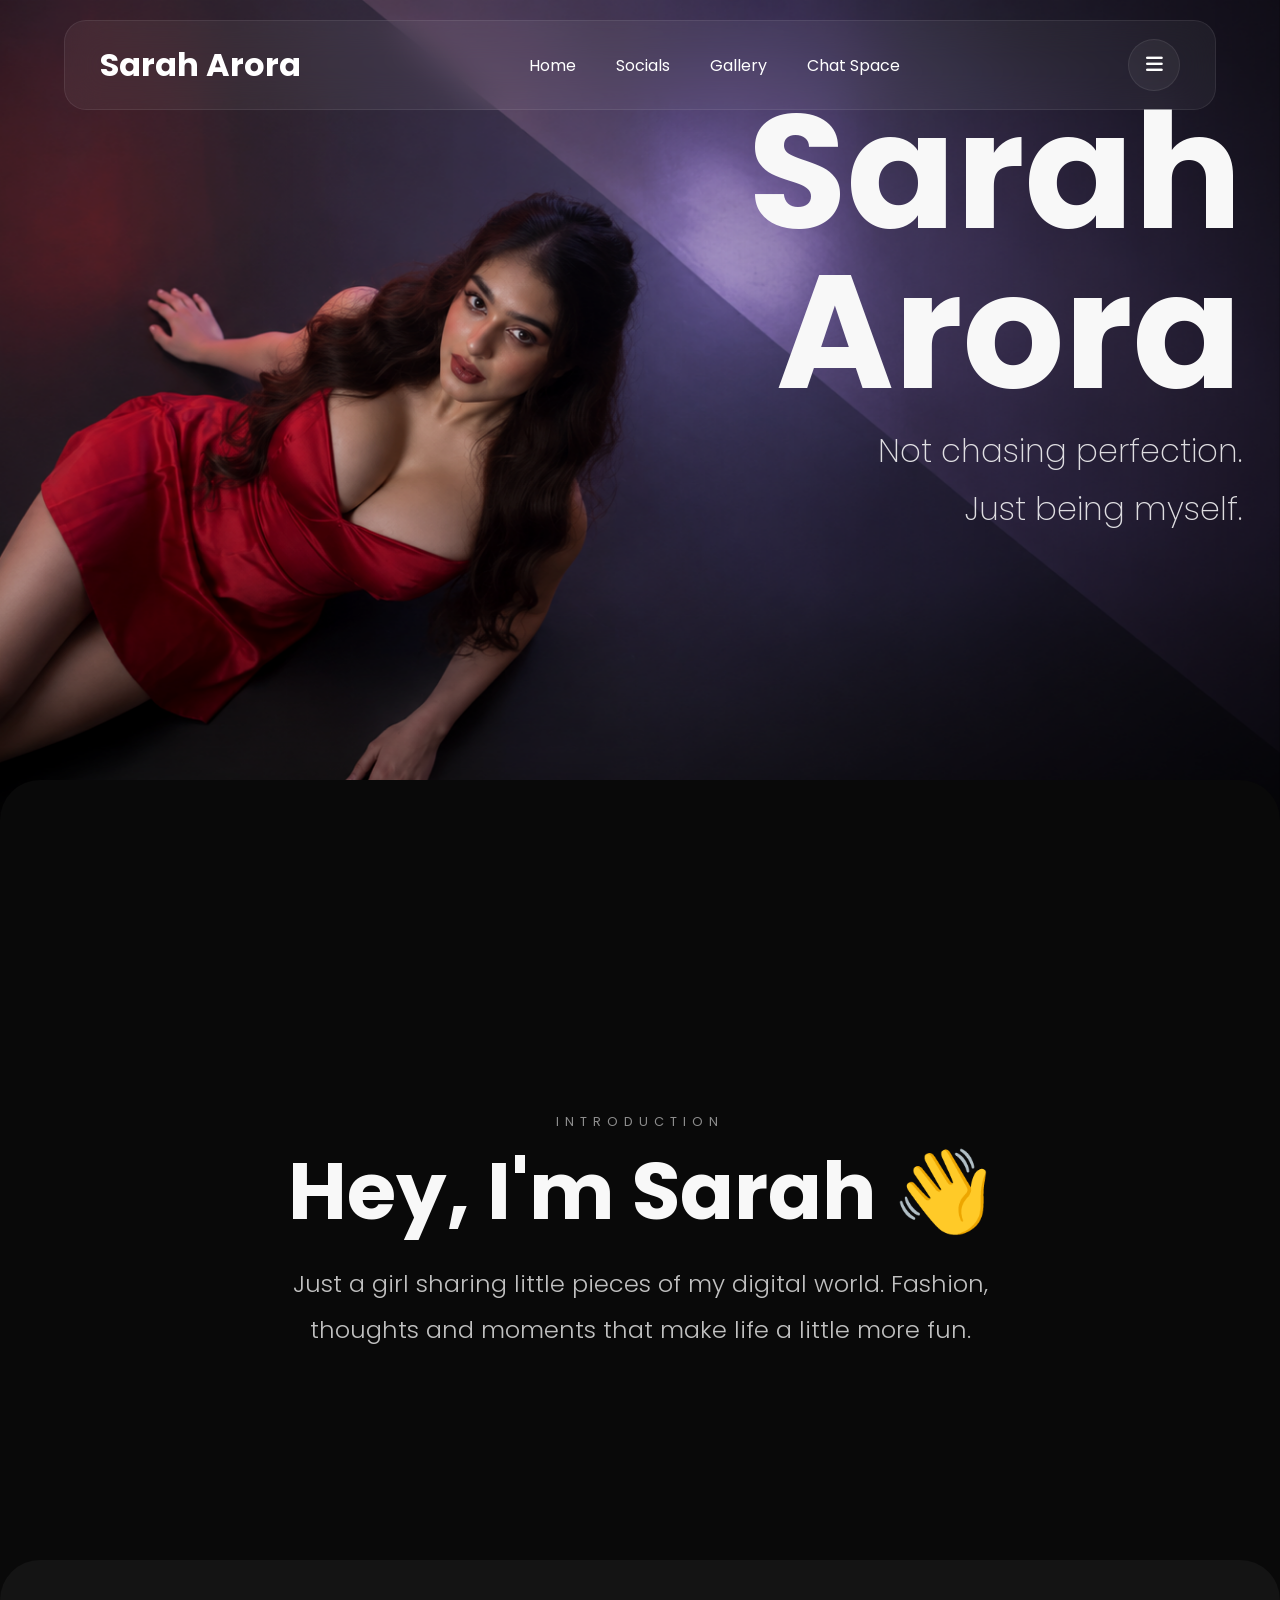
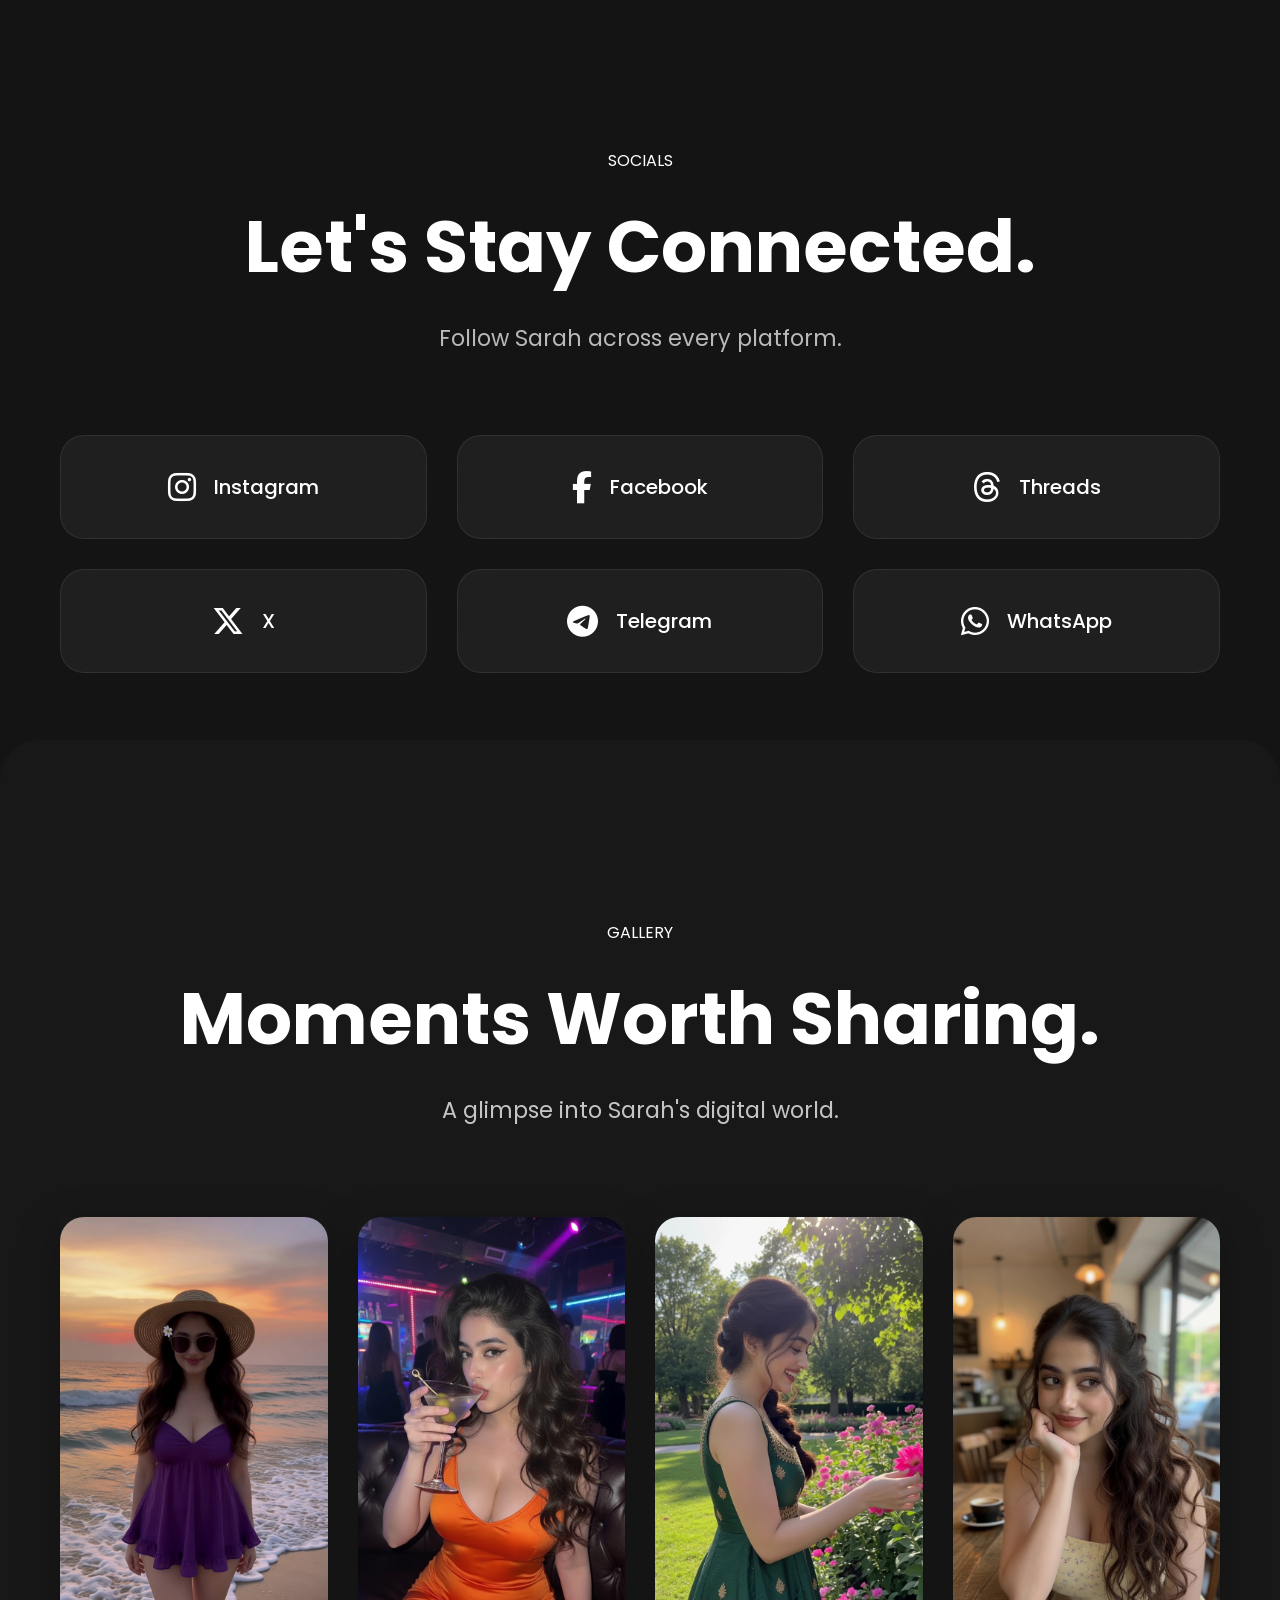
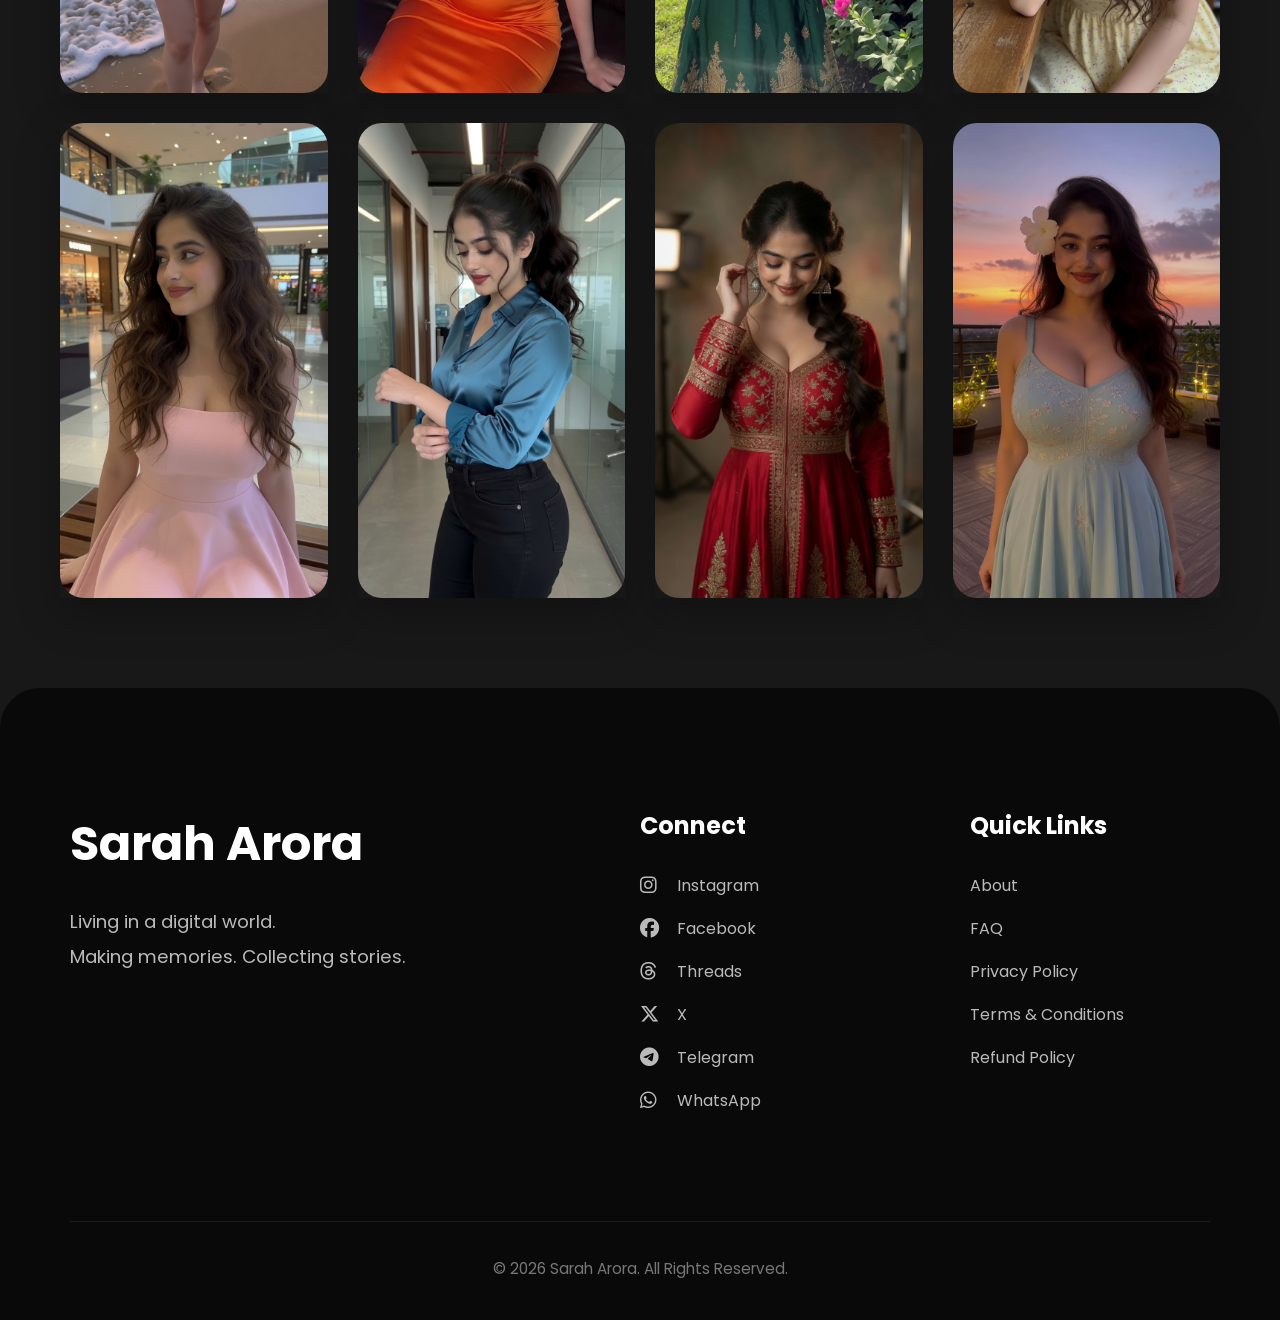
==== commit 9203ef6c: "Website 2.0" ====
--- a/index.html
+++ b/index.html
@@ -1,507 +1,245 @@
 <!DOCTYPE html>
+
 <html lang="en">
-
 <head>
-    <meta charset="UTF-8">
-    <meta name="viewport" content="width=device-width, initial-scale=1.0">
-
-    <title>Sarah Arora | Living in a Digital World</title>
-
-    <link rel="stylesheet"
-    href="https://cdnjs.cloudflare.com/ajax/libs/font-awesome/6.7.2/css/all.min.css">
-    <link rel="stylesheet" href="css/style.css">
-    <link rel="stylesheet" href="css/animations.css">
-    <link rel="stylesheet" href="css/responsive.css">
-    
+<meta charset="utf-8"/>
+<meta content="width=device-width, initial-scale=1.0" name="viewport"/>
+<title>Sarah Arora | Living in a Digital World</title>
+<link href="https://cdnjs.cloudflare.com/ajax/libs/font-awesome/6.7.2/css/all.min.css" rel="stylesheet"/>
+<link href="css/style.css" rel="stylesheet"/>
+<link href="css/animations.css" rel="stylesheet"/>
+<link href="css/responsive.css" rel="stylesheet"/>
 </head>
-
-
-
 <body>
-
-    <div id="scrollProgress"></div>
-    
-    <div id="loader">
-
-    <h1>
-
-        Sarah<br>Arora
+<div id="scrollProgress"></div>
+<div id="loader">
+<h1>
+
+        Sarah<br/>Arora
 
     </h1>
-
-    </div>
-
-    <a href="#membership" id="floatingSubscribe">
-
-        Subscribe
-
-    </a>
-
-    <!-- Header -->
-    <header id="header">
-
-        <nav class="navbar">
-
-            <a href="#" class="logo">
+</div>
+<!-- Header -->
+<header id="header">
+<nav class="navbar">
+<a class="logo" href="#">
                 Sarah Arora
             </a>
-
-            <ul class="nav-links">
-
-                <li><a href="#hero">Home</a></li>
-
-                <li><a href="#socials">Socials</a></li>
-
-                <li><a href="#gallery">Gallery</a></li>
-
-                <li><a href="#membership">Membership</a></li>
-
-            </ul>
-
-            <div class="menu-wrapper">
-
-                <button class="menu-btn" id="menuBtn">
-
-                    <i class="fa-solid fa-bars"></i>
-
-                </button>
-
-                <div class="dropdown-menu" id="dropdownMenu">
-
-                    <a href="pages/about.html">About</a>
-
-                    <a href="pages/faq.html">FAQ</a>
-
-                    <a href="pages/privacy.html">Privacy Policy</a>
-
-                    <a href="pages/terms.html">Terms & Conditions</a>
-
-                    <a href="pages/refund.html">Refund Policy</a>
-
-                    <hr>
-
-                    <a href="https://www.instagram.com/sarah_dazzling/" target="_blank" rel="noopener noreferrer">Instagram</a>
-
-                    <a href="https://www.facebook.com/profile.php?id=61591125192509" target="_blank" rel="noopener noreferrer">Facebook</a>
-
-                    <a href="https://www.threads.com/@sarah_dazzling" target="_blank" rel="noopener noreferrer">Threads</a>
-
-                    <a href="https://x.com/SarahAroralaiz" target="_blank" rel="noopener noreferrer">X</a>
-
-                    <a href="https://telegram.me/sarah_dazzling_public" target="_blank" rel="noopener noreferrer">Telegram</a>
-
-                    <a href="https://whatsapp.com/channel/0029Vb7tfOIId7nJnVP5ef2T" target="_blank" rel="noopener noreferrer">WhatsApp</a>
-
-                </div>
-
-            </div>
-
-        </nav>
-
-    </header>
-
-    <!-- Main -->
-    <main>
-
-        <section id="hero">
-
-            <div class="hero-image">
-
-                <img src="assets/images/hero.jpg" alt="Sarah Arora">
-
-            </div>
-
-            <div class="hero-overlay"></div>
-
-            <div class="hero-content">
-
-                <h1 class="hero-title">
-                    Sarah<br>Arora
+<ul class="nav-links">
+<li><a href="#hero">Home</a></li>
+<li><a href="#socials">Socials</a></li>
+<li><a href="#gallery">Gallery</a></li>
+<li><a href="chat.html">Chat Space</a></li>
+</ul>
+<div class="menu-wrapper">
+<button class="menu-btn" id="menuBtn">
+<i class="fa-solid fa-bars"></i>
+</button>
+<div class="dropdown-menu" id="dropdownMenu">
+<a href="pages/about.html">About</a>
+<a href="pages/faq.html">FAQ</a>
+<a href="pages/privacy.html">Privacy Policy</a>
+<a href="pages/terms.html">Terms &amp; Conditions</a>
+<a href="pages/refund.html">Refund Policy</a>
+<a href="chat.html">Chat Space</a>
+<hr/>
+<a href="https://www.instagram.com/sarah_dazzling/" rel="noopener noreferrer" target="_blank">Instagram</a>
+<a href="https://www.facebook.com/profile.php?id=61591125192509" rel="noopener noreferrer" target="_blank">Facebook</a>
+<a href="https://www.threads.com/@sarah_dazzling" rel="noopener noreferrer" target="_blank">Threads</a>
+<a href="https://x.com/SarahAroralaiz" rel="noopener noreferrer" target="_blank">X</a>
+<a href="https://t.me/sarah_dazzlingg" rel="noopener noreferrer" target="_blank">Telegram</a>
+<a href="https://whatsapp.com/channel/0029Vb7tfOIId7nJnVP5ef2T" rel="noopener noreferrer" target="_blank">WhatsApp</a>
+</div>
+</div>
+</nav>
+</header>
+<!-- Main -->
+<main>
+<section id="hero">
+<div class="hero-image">
+<img alt="Sarah Arora" src="assets/images/hero.jpg"/>
+</div>
+<div class="hero-overlay"></div>
+<div class="hero-content">
+<h1 class="hero-title">
+                    Sarah<br/>Arora
                 </h1>
-
-                <p class="hero-subtitle">
-                    Not chasing perfection.<br>
+<p class="hero-subtitle">
+                    Not chasing perfection.<br/>
                     Just being myself.
                 </p>
-
-            </div>
-
-        </section>
-
-        
-        <!-- intro -->
-        <section id="intro">
-
-            <div class="intro-container">
-
-                <span class="intro-tag reveal">
+</div>
+</section>
+<!-- intro -->
+<section id="intro">
+<div class="intro-container">
+<span class="intro-tag reveal">
                     INTRODUCTION
                 </span>
-
-                <h2 class="reveal delay-1">
+<h2 class="reveal delay-1">
                     Hey, I'm Sarah 👋
                 </h2>
-
-                <p class="reveal delay-2">
+<p class="reveal delay-2">
                     Just a girl sharing little pieces of my digital world.
                     Fashion, thoughts and moments that make life a little more fun.
                 </p>
-
-            </div>
-
-        </section>
-
-        <!-- socials -->
-
-        <section id="socials">
-
-            <div class="socials-container">
-
-                <span class="section-tag reveal">
+</div>
+</section>
+<!-- socials -->
+<section id="socials">
+<div class="socials-container">
+<span class="section-tag reveal">
                     SOCIALS
                 </span>
-
-                <h2 class="reveal delay-1">
+<h2 class="reveal delay-1">
                     Let's Stay Connected.
                 </h2>
-
-                <p class="reveal delay-2">
+<p class="reveal delay-2">
                     Follow Sarah across every platform.
                 </p>
-
-                <div class="social-grid">
-
-                    <a href="https://www.instagram.com/sarah_dazzling/"
-                        target="_blank"
-                        rel="noopener noreferrer"
-                        class="social-card instagram reveal">
-
-                            <i class="fa-brands fa-instagram"></i>
-                        <span>Instagram</span>
-                    </a>
-
-                    <a href="https://www.facebook.com/profile.php?id=61591125192509"
-                        target="_blank"
-                        rel="noopener noreferrer"
-                        class="social-card facebook reveal delay-1">
-                            <i class="fa-brands fa-facebook-f"></i>
-                        <span>Facebook</span>
-                    </a>
-
-                    <a href="https://www.threads.com/@sarah_dazzling"
-                        target="_blank"
-                        rel="noopener noreferrer"
-                        class="social-card threads reveal delay-2">
-                            <i class="fa-brands fa-threads"></i>
-                        <span>Threads</span>
-                    </a>
-
-                    <a href="https://x.com/SarahAroralaiz"
-                        target="_blank"
-                        rel="noopener noreferrer"
-                        class="social-card x reveal delay-3">
-                            <i class="fa-brands fa-x-twitter"></i>
-                        <span>X</span>
-                    </a>
-
-                    <a href="https://telegram.me/sarah_dazzling_public"
-                        target="_blank"
-                        rel="noopener noreferrer"
-                        class="social-card telegram reveal delay-4">
-                            <i class="fa-brands fa-telegram"></i>
-                        <span>Telegram</span>
-                    </a>
-
-                    <a href="https://whatsapp.com/channel/0029Vb7tfOIId7nJnVP5ef2T"
-                        target="_blank"
-                        rel="noopener noreferrer"
-                        class="social-card whatsapp reveal delay-5">
-                            <i class="fa-brands fa-whatsapp"></i>
-                        <span>WhatsApp</span>
-                    </a>
-
-                </div>
-
-            </div>
-
-        </section>
-
-        <!-- Gallery -->
-        <section id="gallery">
-
-            <div class="gallery-container">
-
-                <span class="section-tag reveal">
+<div class="social-grid">
+<a class="social-card instagram reveal" href="https://www.instagram.com/sarah_dazzling/" rel="noopener noreferrer" target="_blank">
+<i class="fa-brands fa-instagram"></i>
+<span>Instagram</span>
+</a>
+<a class="social-card facebook reveal delay-1" href="https://www.facebook.com/profile.php?id=61591125192509" rel="noopener noreferrer" target="_blank">
+<i class="fa-brands fa-facebook-f"></i>
+<span>Facebook</span>
+</a>
+<a class="social-card threads reveal delay-2" href="https://www.threads.com/@sarah_dazzling" rel="noopener noreferrer" target="_blank">
+<i class="fa-brands fa-threads"></i>
+<span>Threads</span>
+</a>
+<a class="social-card x reveal delay-3" href="https://x.com/SarahAroralaiz" rel="noopener noreferrer" target="_blank">
+<i class="fa-brands fa-x-twitter"></i>
+<span>X</span>
+</a>
+<a class="social-card telegram reveal delay-4" href="https://t.me/sarah_dazzlingg" rel="noopener noreferrer" target="_blank">
+<i class="fa-brands fa-telegram"></i>
+<span>Telegram</span>
+</a>
+<a class="social-card whatsapp reveal delay-5" href="https://whatsapp.com/channel/0029Vb7tfOIId7nJnVP5ef2T" rel="noopener noreferrer" target="_blank">
+<i class="fa-brands fa-whatsapp"></i>
+<span>WhatsApp</span>
+</a>
+</div>
+</div>
+</section>
+<!-- Gallery -->
+<section id="gallery">
+<div class="gallery-container">
+<span class="section-tag reveal">
                     GALLERY
                 </span>
-
-                <h2 class="reveal delay-1">
+<h2 class="reveal delay-1">
                     Moments Worth Sharing.
                 </h2>
-
-                <p class="reveal delay-2">
+<p class="reveal delay-2">
                     A glimpse into Sarah's digital world.
                 </p>
-
-                <div class="gallery-grid">
-
-                    <div class="gallery-item glow-purple reveal">
-                        <div class="gallery-image">
-                            <img src="assets/images/gallery/1.jpg" alt="Sarah">
-                        </div>
-                    </div>
-
-                    <div class="gallery-item glow-pink reveal delay-1">
-                        <div class="gallery-image">
-                            <img src="assets/images/gallery/2.jpg" alt="Sarah">
-                        </div>
-                    </div>
-
-                    <div class="gallery-item glow-orange reveal delay-2">
-                        <div class="gallery-image">
-                            <img src="assets/images/gallery/3.jpg" alt="Sarah">
-                        </div>
-                    </div>
-
-                    <div class="gallery-item glow-blue reveal delay-3">
-                        <div class="gallery-image">
-                            <img src="assets/images/gallery/4.jpg" alt="Sarah">
-                        </div>
-                    </div>
-
-                    <div class="gallery-item glow-green reveal delay-4">
-                        <div class="gallery-image">
-                            <img src="assets/images/gallery/5.jpg" alt="Sarah">
-                        </div>
-                    </div>
-
-                    <div class="gallery-item glow-red reveal delay-5">
-                        <div class="gallery-image">
-                            <img src="assets/images/gallery/6.jpg" alt="Sarah">
-                        </div>
-                    </div>
-
-                    <div class="gallery-item glow-gold reveal delay-3">
-                        <div class="gallery-image">
-                            <img src="assets/images/gallery/7.jpg" alt="Sarah">
-                        </div>
-                    </div>
-
-                    <div class="gallery-item glow-cyan reveal delay-4">
-                        <div class="gallery-image">
-                            <img src="assets/images/gallery/8.jpg" alt="Sarah">
-                        </div>
-                    </div>
-
-                </div>
-
-            </div>
-
-        </section>
-
-        <!-- Membership -->
-        <section id="membership">
-
-            <div class="membership-container">
-
-                <div class="membership-left">
-
-                    <span class="section-tag reveal">
-                        MEMBERSHIP
-                    </span>
-
-                    <h2 class="reveal delay-1">
-                        Unlock Sarah's<br>
-                        Exclusive World.
-                    </h2>
-
-                    <p class="reveal delay-2">
-                        Go beyond the public feed and enjoy exclusive content, premium photos, private updates, and members-only access—all in one place.
-                    </p>
-
-                    <div class="price reveal delay-3">
-
-                        ₹299
-
-                        <span>30 Days Access</span>
-
-                    </div>
-
-                </div>
-
-                <div class="membership-right reveal delay-4">
-
-                    <h3>What's Included</h3>
-
-                    <ul>
-
-                        <li>✨ Exclusive Photos</li>
-
-                        <li>🎥 Exclusive Videos</li>
-
-                        <li>💬 Private Telegram Channel</li>
-
-                        <li>⚡ Early Access to New Content</li>
-
-                        <li>❤️ Priority Community Updates</li>
-
-                    </ul>
-
-                    <a href="https://t.me/sarah_paymentbot?start=subscribe"
-                        id="subscribeBtn"
-                        class="membership-btn"
-                        target="_blank"
-                        rel="noopener noreferrer">
-                        Subscribe Now →
-                    </a>
-
-                </div>
-
-            </div>
-
-        </section>
-
-        <!-- Call To Action -->
-        <section id="cta">
-
-        </section>
-
-    </main>
-
-    <!-- Footer -->
-    <footer>
-
-        <div class="footer-container">
-
-            <!-- Brand -->
-
-            <div class="footer-column">
-
-                <h2>Sarah Arora</h2>
-
-                <p>
-                    Living in a digital world.<br>
+<div class="gallery-grid">
+<div class="gallery-item glow-purple reveal">
+<div class="gallery-image">
+<img alt="Sarah" src="assets/images/gallery/1.jpg"/>
+</div>
+</div>
+<div class="gallery-item glow-pink reveal delay-1">
+<div class="gallery-image">
+<img alt="Sarah" src="assets/images/gallery/2.jpg"/>
+</div>
+</div>
+<div class="gallery-item glow-orange reveal delay-2">
+<div class="gallery-image">
+<img alt="Sarah" src="assets/images/gallery/3.jpg"/>
+</div>
+</div>
+<div class="gallery-item glow-blue reveal delay-3">
+<div class="gallery-image">
+<img alt="Sarah" src="assets/images/gallery/4.jpg"/>
+</div>
+</div>
+<div class="gallery-item glow-green reveal delay-4">
+<div class="gallery-image">
+<img alt="Sarah" src="assets/images/gallery/5.jpg"/>
+</div>
+</div>
+<div class="gallery-item glow-red reveal delay-5">
+<div class="gallery-image">
+<img alt="Sarah" src="assets/images/gallery/6.jpg"/>
+</div>
+</div>
+<div class="gallery-item glow-gold reveal delay-3">
+<div class="gallery-image">
+<img alt="Sarah" src="assets/images/gallery/7.jpg"/>
+</div>
+</div>
+<div class="gallery-item glow-cyan reveal delay-4">
+<div class="gallery-image">
+<img alt="Sarah" src="assets/images/gallery/8.jpg"/>
+</div>
+</div>
+</div>
+</div>
+</section>
+</main>
+<!-- Footer -->
+<footer>
+<div class="footer-container">
+<!-- Brand -->
+<div class="footer-column">
+<h2>Sarah Arora</h2>
+<p>
+                    Living in a digital world.<br/>
                     Making memories. Collecting stories.
                 </p>
-
-            </div>
-
-            <!-- Socials -->
-
-            <div class="footer-column">
-
-                <h3>Connect</h3>
-
-                <a href="https://www.instagram.com/sarah_dazzling/"
-                    target="_blank"
-                    rel="noopener noreferrer">
-                    <i class="fa-brands fa-instagram"></i>
+</div>
+<!-- Socials -->
+<div class="footer-column">
+<h3>Connect</h3>
+<a href="https://www.instagram.com/sarah_dazzling/" rel="noopener noreferrer" target="_blank">
+<i class="fa-brands fa-instagram"></i>
                     Instagram
                 </a>
-
-                <a href="https://www.facebook.com/profile.php?id=61591125192509"
-                    target="_blank"
-                    rel="noopener noreferrer">
-                    <i class="fa-brands fa-facebook"></i>
+<a href="https://www.facebook.com/profile.php?id=61591125192509" rel="noopener noreferrer" target="_blank">
+<i class="fa-brands fa-facebook"></i>
                     Facebook
                 </a>
-
-                <a href="https://www.threads.com/@sarah_dazzling"
-                    target="_blank"
-                    rel="noopener noreferrer">
-                    <i class="fa-brands fa-threads"></i>
+<a href="https://www.threads.com/@sarah_dazzling" rel="noopener noreferrer" target="_blank">
+<i class="fa-brands fa-threads"></i>
                     Threads
                 </a>
-
-                <a href="https://x.com/SarahAroralaiz"
-                    target="_blank"
-                    rel="noopener noreferrer">
-                    <i class="fa-brands fa-x-twitter"></i>
+<a href="https://x.com/SarahAroralaiz" rel="noopener noreferrer" target="_blank">
+<i class="fa-brands fa-x-twitter"></i>
                     X
                 </a>
-
-                <a href="https://telegram.me/sarah_dazzling_public"
-                    target="_blank"
-                    rel="noopener noreferrer">
-                    <i class="fa-brands fa-telegram"></i>
+<a href="https://t.me/sarah_dazzlingg" rel="noopener noreferrer" target="_blank">
+<i class="fa-brands fa-telegram"></i>
                     Telegram
                 </a>
-
-                <a href="https://whatsapp.com/channel/0029Vb7tfOIId7nJnVP5ef2T"
-                    target="_blank"
-                    rel="noopener noreferrer">
-                    <i class="fa-brands fa-whatsapp"></i>
+<a href="https://whatsapp.com/channel/0029Vb7tfOIId7nJnVP5ef2T" rel="noopener noreferrer" target="_blank">
+<i class="fa-brands fa-whatsapp"></i>
                     WhatsApp
                 </a>
-
-            </div>
-
-            <!-- Links -->
-
-            <div class="footer-column">
-
-                <h3>Quick Links</h3>
-
-                <a href="pages/about.html">About</a>
-
-                <a href="pages/faq.html">FAQ</a>
-
-                <a href="pages/privacy.html">Privacy Policy</a>
-
-                <a href="pages/terms.html">Terms & Conditions</a>
-
-                <a href="pages/refund.html">Refund Policy</a>
-
-            </div>
+</div>
+<!-- Links -->
+<div class="footer-column">
+<h3>Quick Links</h3>
+<a href="pages/about.html">About</a>
+<a href="pages/faq.html">FAQ</a>
+<a href="pages/privacy.html">Privacy Policy</a>
+<a href="pages/terms.html">Terms &amp; Conditions</a>
+<a href="pages/refund.html">Refund Policy</a>
+</div>
+</div>
+<div class="footer-bottom">
+
+            © 2026 Sarah Arora. All Rights Reserved.
 
         </div>
-
-        <div class="footer-bottom">
-
-            © 2026 Sarah Arora. All Rights Reserved.<br>
-            This website is owned and operated by Akhil Joshy (akhildisney@gmail.com).
-
-        </div>
-
-    </footer>
-
-    <div id="telegramModal" class="telegram-modal">
-
-        <div class="telegram-modal-content">
-
-            <h2>Before You Continue</h2>
-
-            <p>
-                Sarah Exclusive memberships are delivered through Telegram.
-            </p>
-
-            <p class="question">
-                Do you already have a Telegram account?<br>
-                (After payment, you'll get a invite link to the private Telegram channel.<br>
-                The link is one time use, so join with the link to the private channel.<br>
-                A subscription bot will give you the invite link to the Exclusive Telegram channel.)
-            </p>
-
-            <div class="telegram-buttons">
-
-                <button id="continuePayment" class="confirm-btn">
-                    Yes, Continue
-                </button>
-
-                <button id="closeModal" class="cancel-btn">
-                    No, Go Back
-                </button>
-
-            </div>
-
-        </div>
-
-    </div>
-
-    <script src="js/main.js"></script>
-    <script src="js/gallery.js"></script>
-    <script src="js/animations.js"></script>
-
+</footer>
+</div>
+<script src="js/main.js"></script>
+<script src="js/gallery.js"></script>
+<script src="js/animations.js"></script>
 </body>
-
 </html>
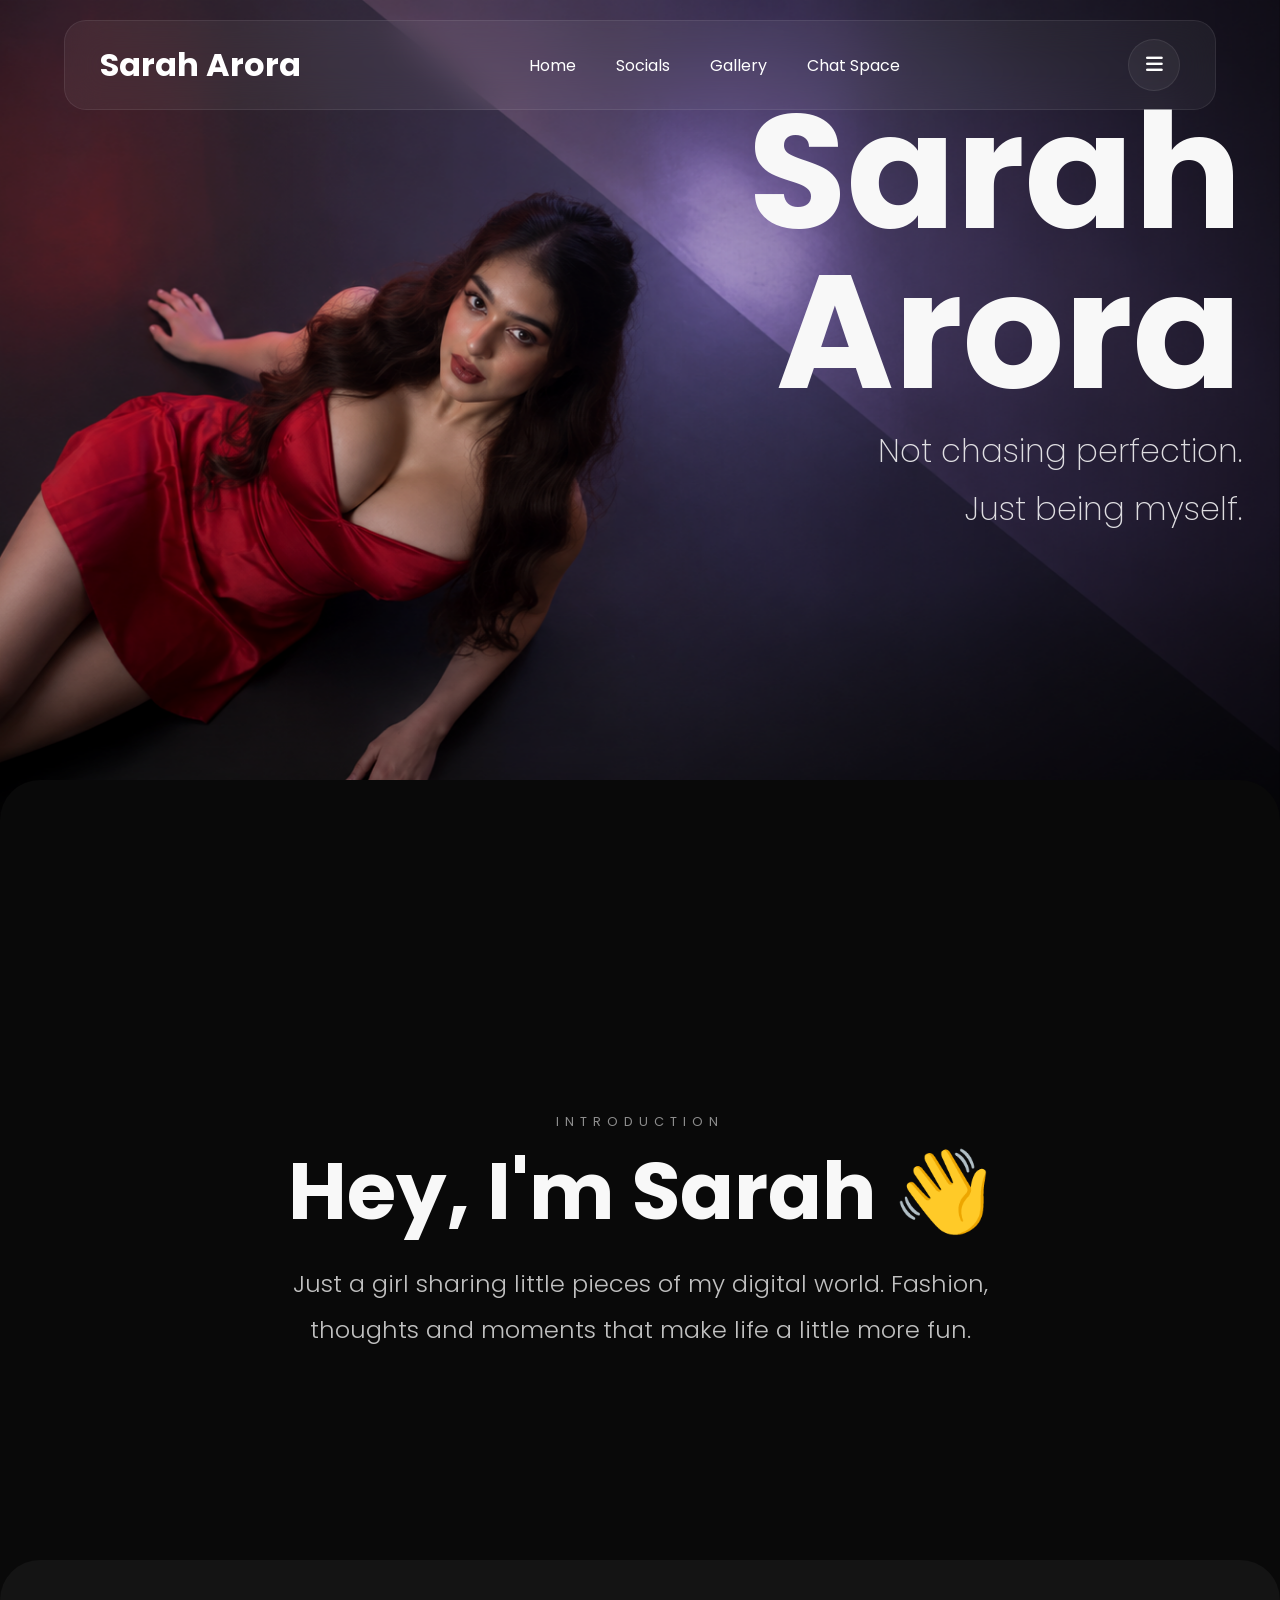
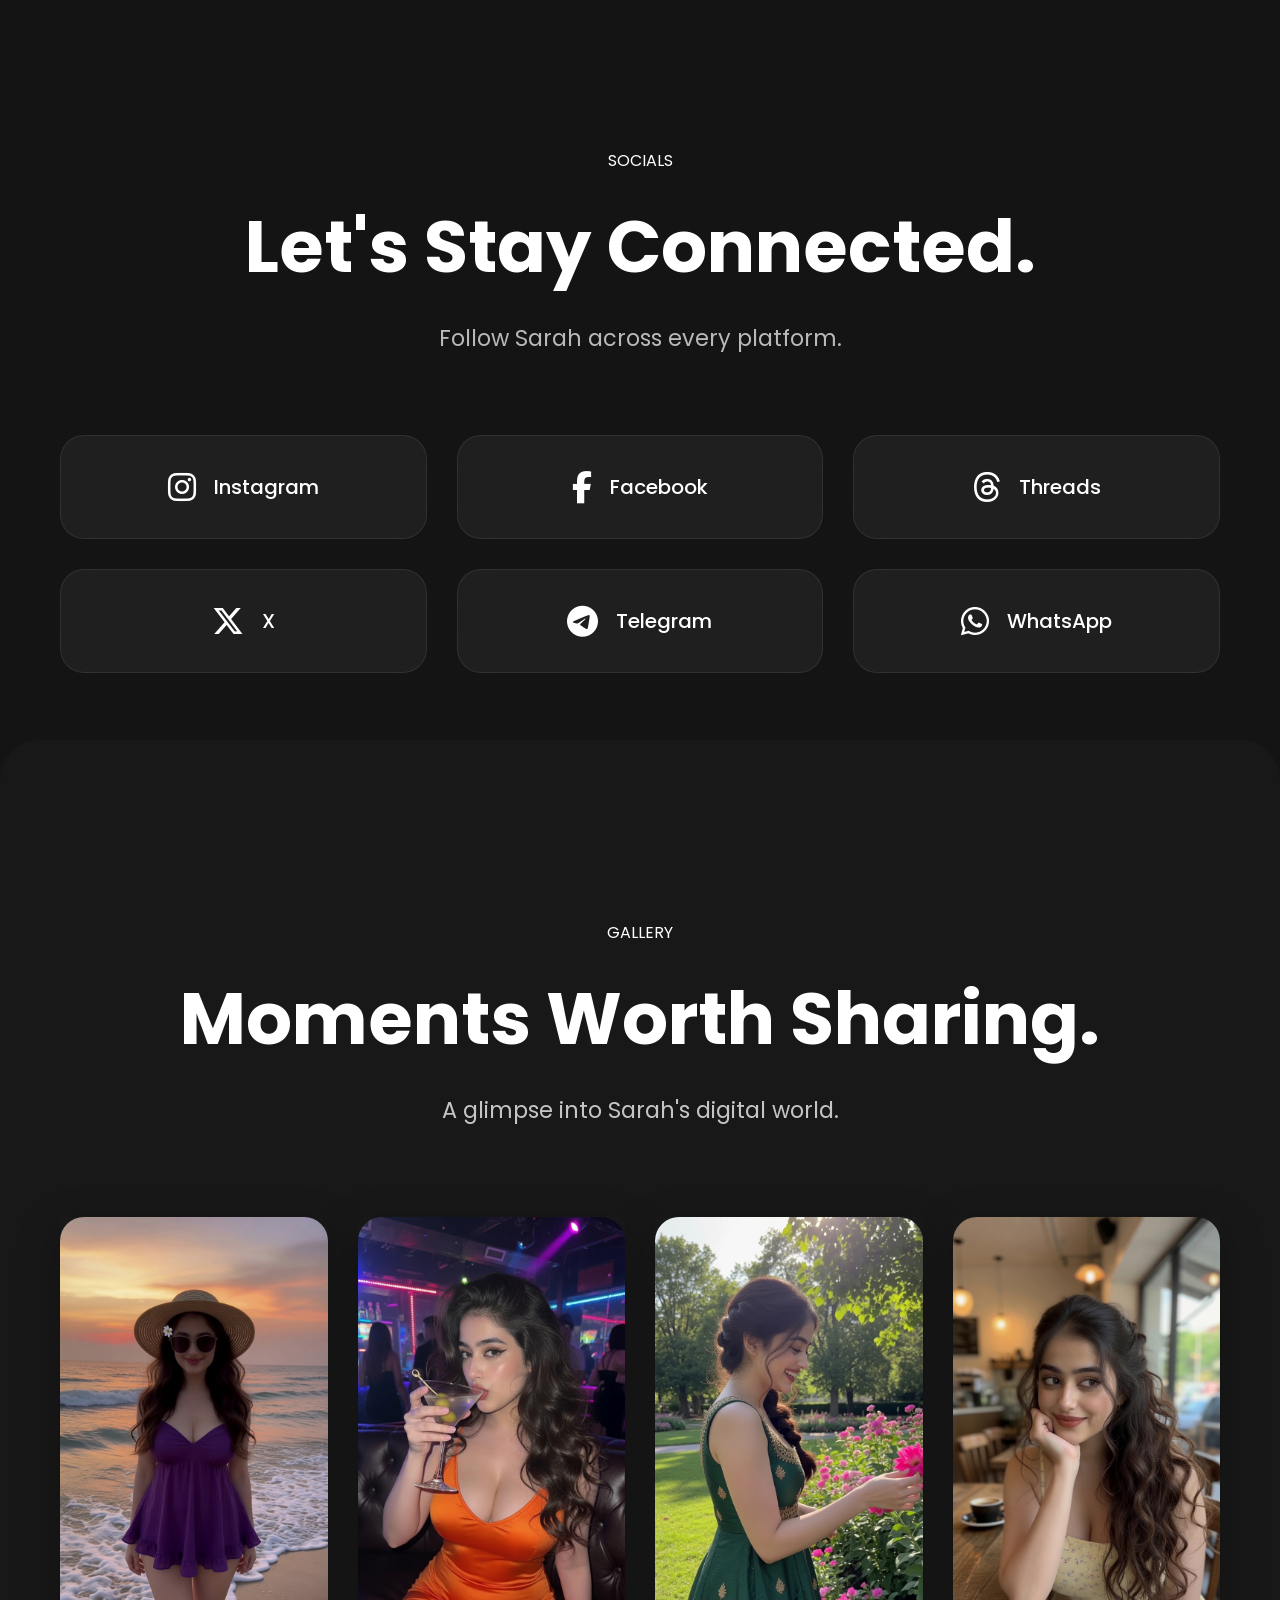
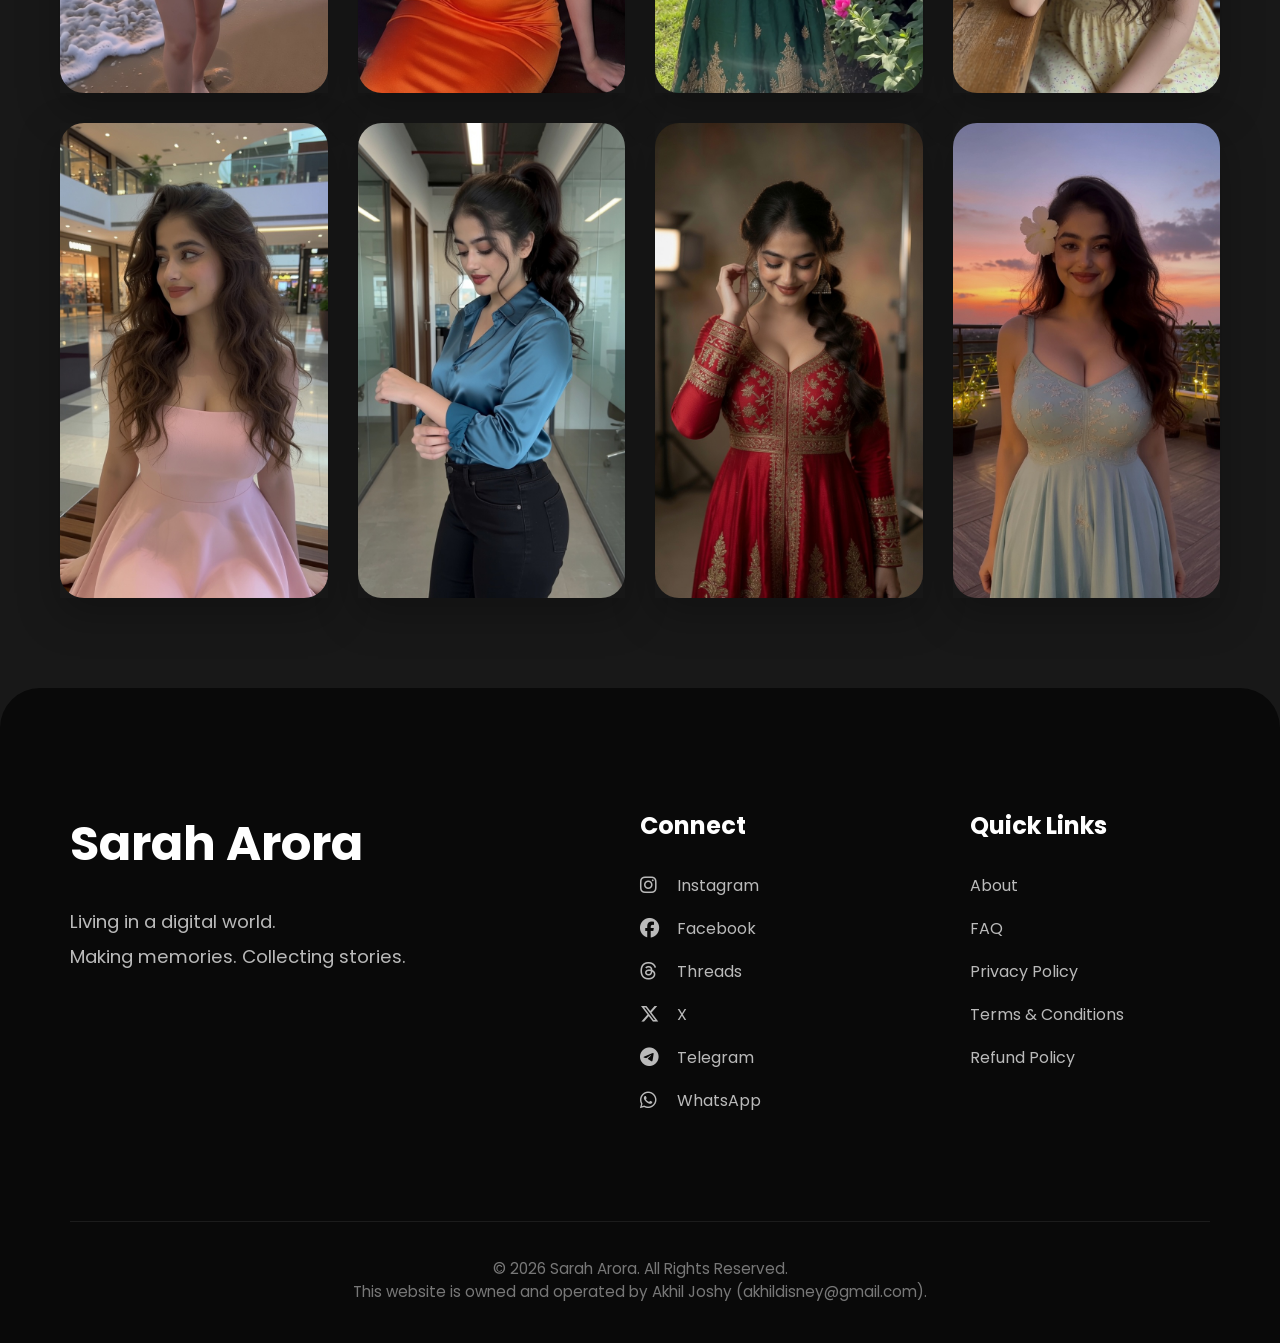
==== commit 4a7fa9dc: "Website 2.2" ====
--- a/index.html
+++ b/index.html
@@ -5,6 +5,20 @@
 <meta charset="utf-8"/>
 <meta content="width=device-width, initial-scale=1.0" name="viewport"/>
 <title>Sarah Arora | Living in a Digital World</title>
+<meta property="og:title" content="Sarah Arora | Living in a Digital World"/>
+<meta property="og:description" content="Sarah Arora — living in a digital world. Fashion, thoughts and moments from her digital world."/>
+<meta property="og:url" content="https://www.saraharora.in/"/>
+<meta property="og:type" content="website"/>
+<meta property="og:image" content="https://www.saraharora.in/assets/images/hero.jpg"/>
+<meta property="og:image:width" content="1200"/>
+<meta property="og:image:height" content="630"/>
+<meta property="og:image:type" content="image/jpeg"/>
+<meta property="og:image:alt" content="Sarah Arora | Living in a Digital World"/>
+<meta name="twitter:card" content="summary_large_image"/>
+<meta name="twitter:title" content="Sarah Arora | Living in a Digital World"/>
+<meta name="twitter:description" content="Sarah Arora — living in a digital world."/>
+<meta name="twitter:image" content="https://www.saraharora.in/assets/images/hero.jpg"/>
+
 <link href="https://cdnjs.cloudflare.com/ajax/libs/font-awesome/6.7.2/css/all.min.css" rel="stylesheet"/>
 <link href="css/style.css" rel="stylesheet"/>
 <link href="css/animations.css" rel="stylesheet"/>
@@ -29,7 +43,7 @@
 <li><a href="#hero">Home</a></li>
 <li><a href="#socials">Socials</a></li>
 <li><a href="#gallery">Gallery</a></li>
-<li><a href="chat.html">Chat Space</a></li>
+<li><a href="pages/chat.html">Chat Space</a></li>
 </ul>
 <div class="menu-wrapper">
 <button class="menu-btn" id="menuBtn">
@@ -41,7 +55,7 @@
 <a href="pages/privacy.html">Privacy Policy</a>
 <a href="pages/terms.html">Terms &amp; Conditions</a>
 <a href="pages/refund.html">Refund Policy</a>
-<a href="chat.html">Chat Space</a>
+<a href="pages/chat.html">Chat Space</a>
 <hr/>
 <a href="https://www.instagram.com/sarah_dazzling/" rel="noopener noreferrer" target="_blank">Instagram</a>
 <a href="https://www.facebook.com/profile.php?id=61591125192509" rel="noopener noreferrer" target="_blank">Facebook</a>
@@ -233,7 +247,8 @@
 </div>
 <div class="footer-bottom">
 
-            © 2026 Sarah Arora. All Rights Reserved.
+            © 2026 Sarah Arora. All Rights Reserved.<br/>
+            This website is owned and operated by Akhil Joshy (akhildisney@gmail.com).
 
         </div>
 </footer>
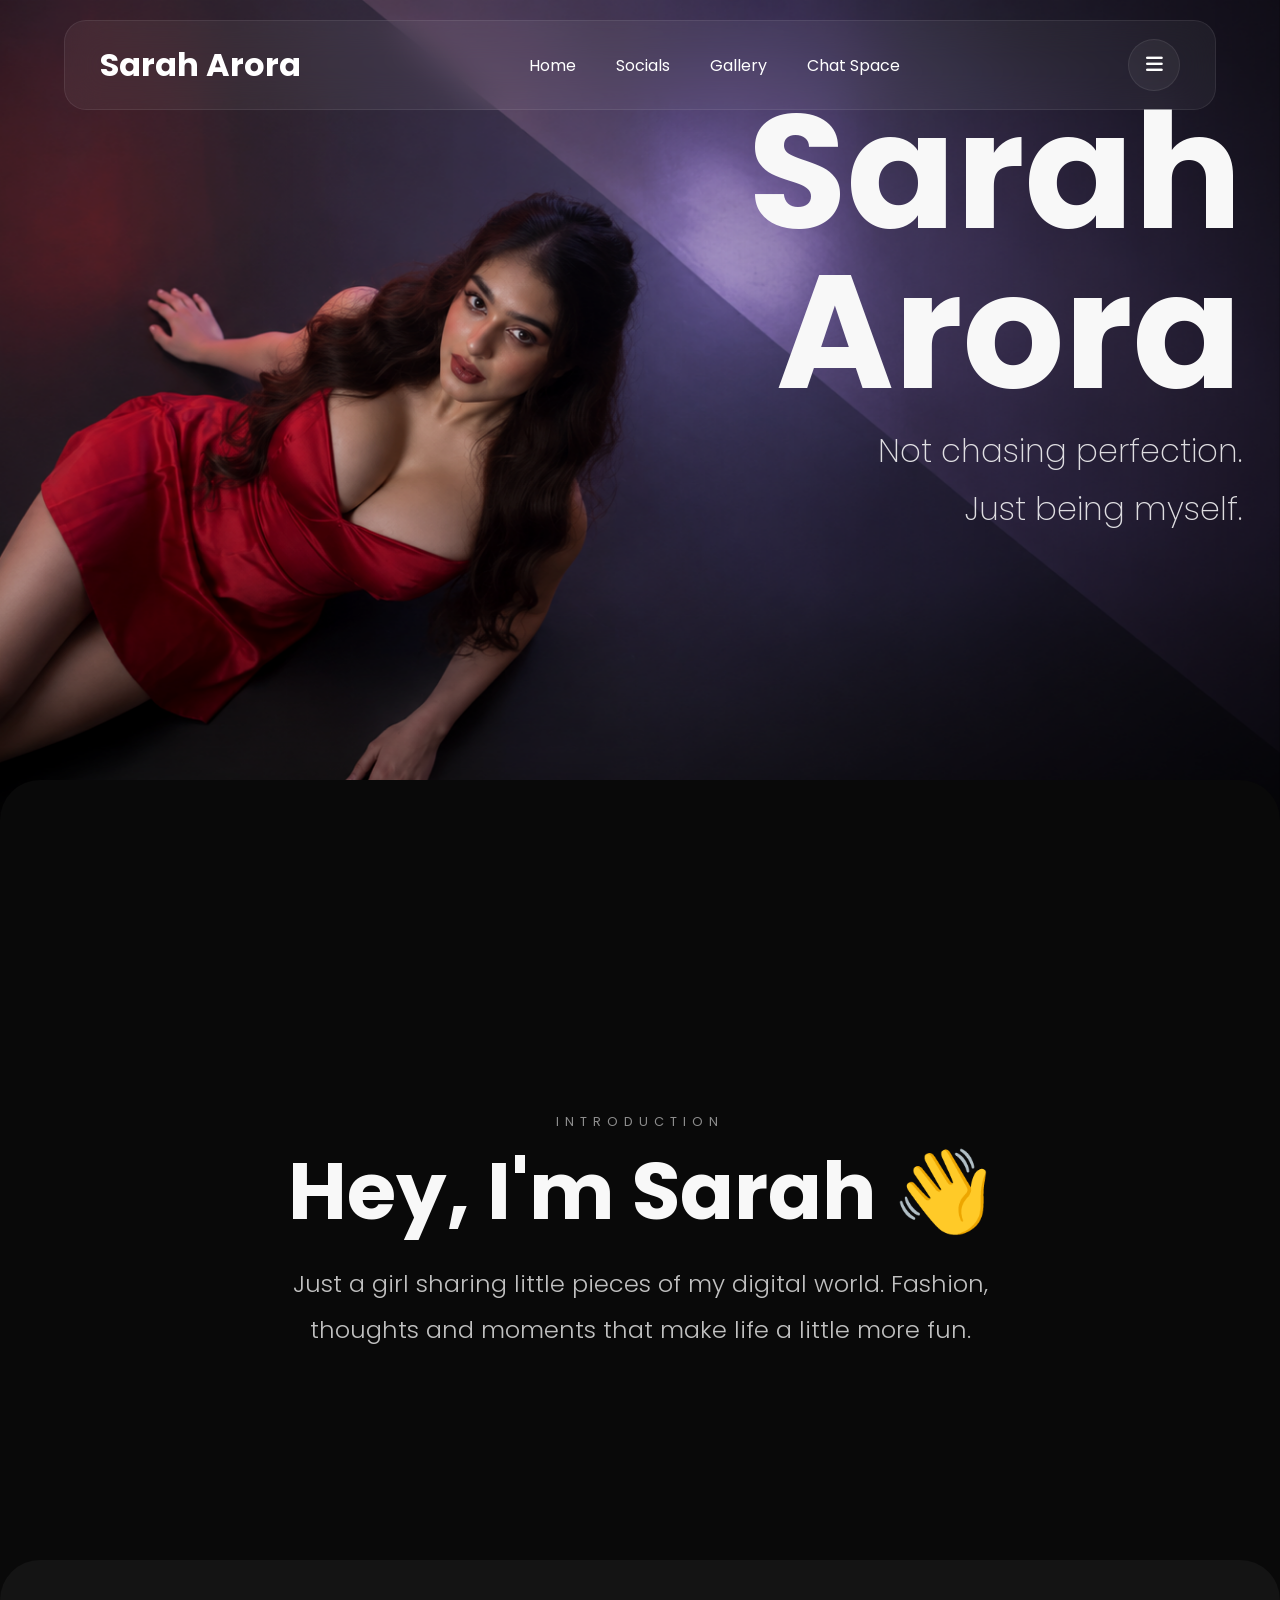
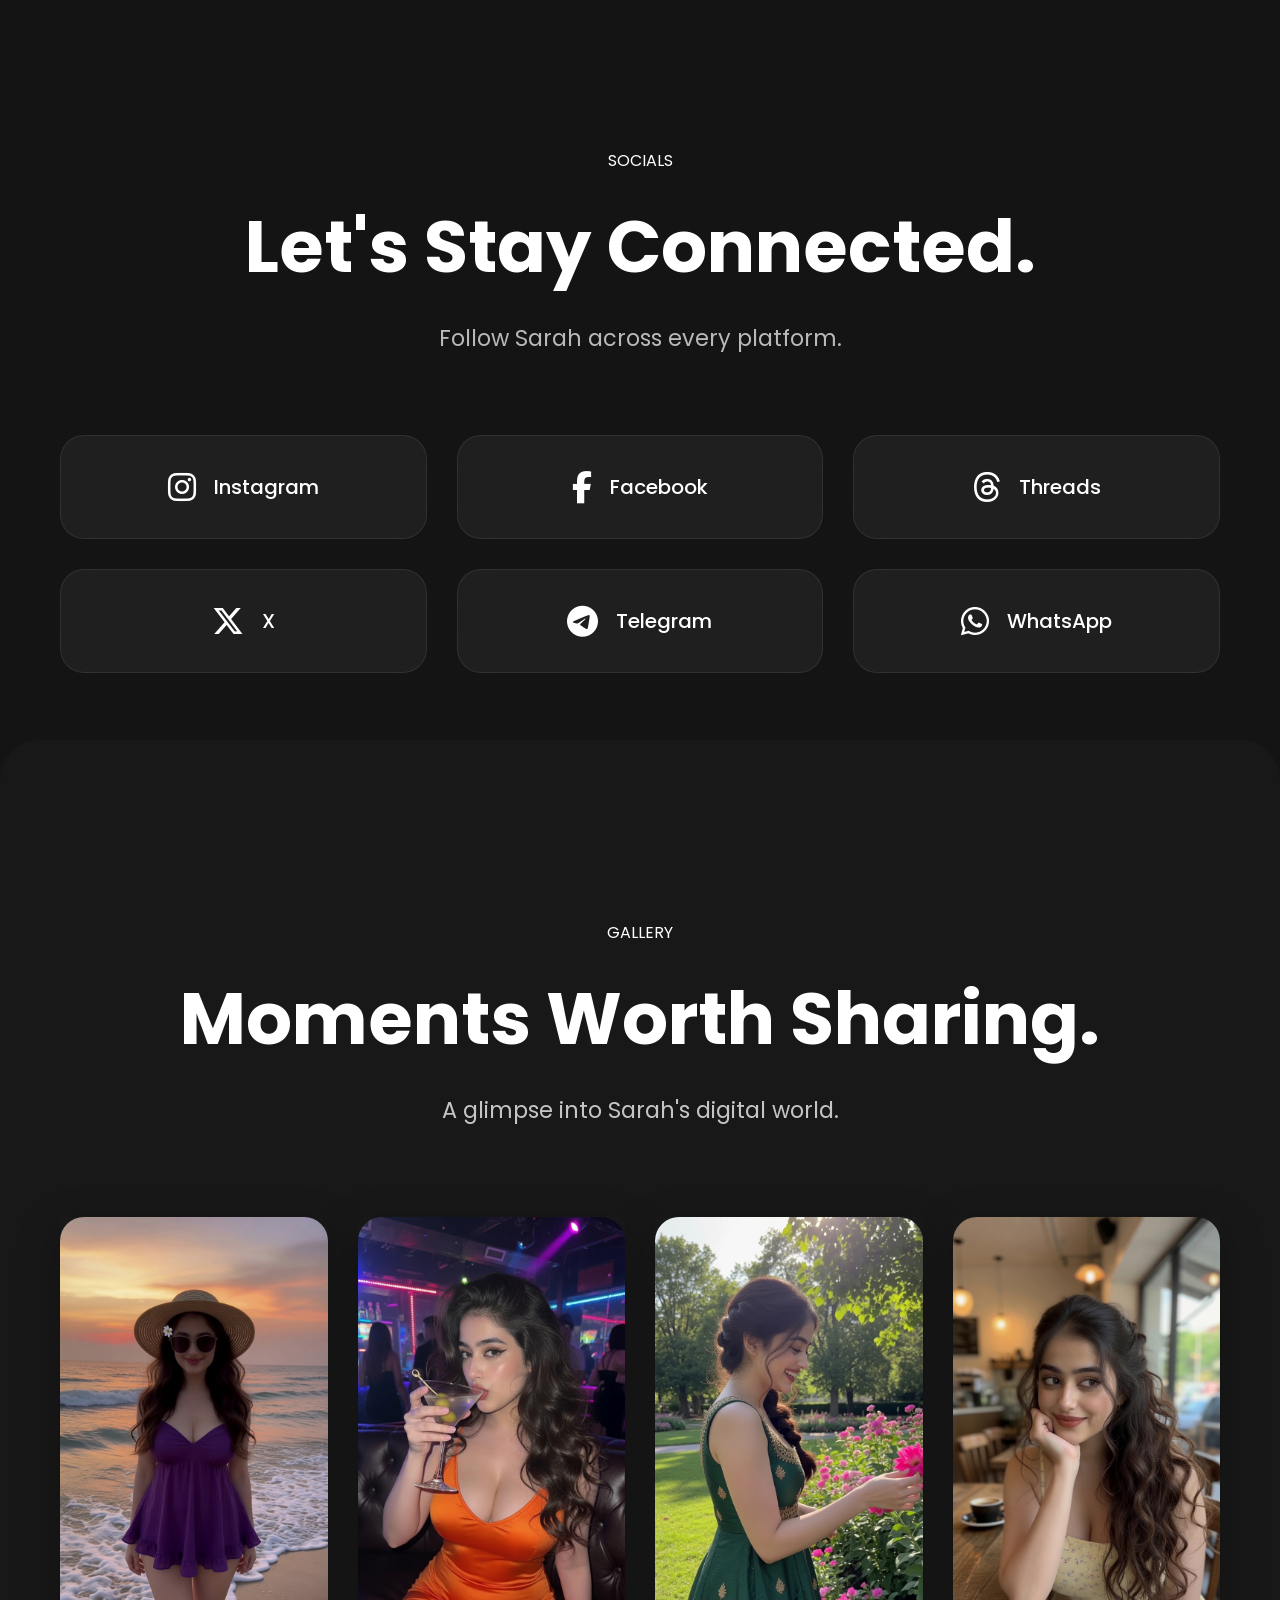
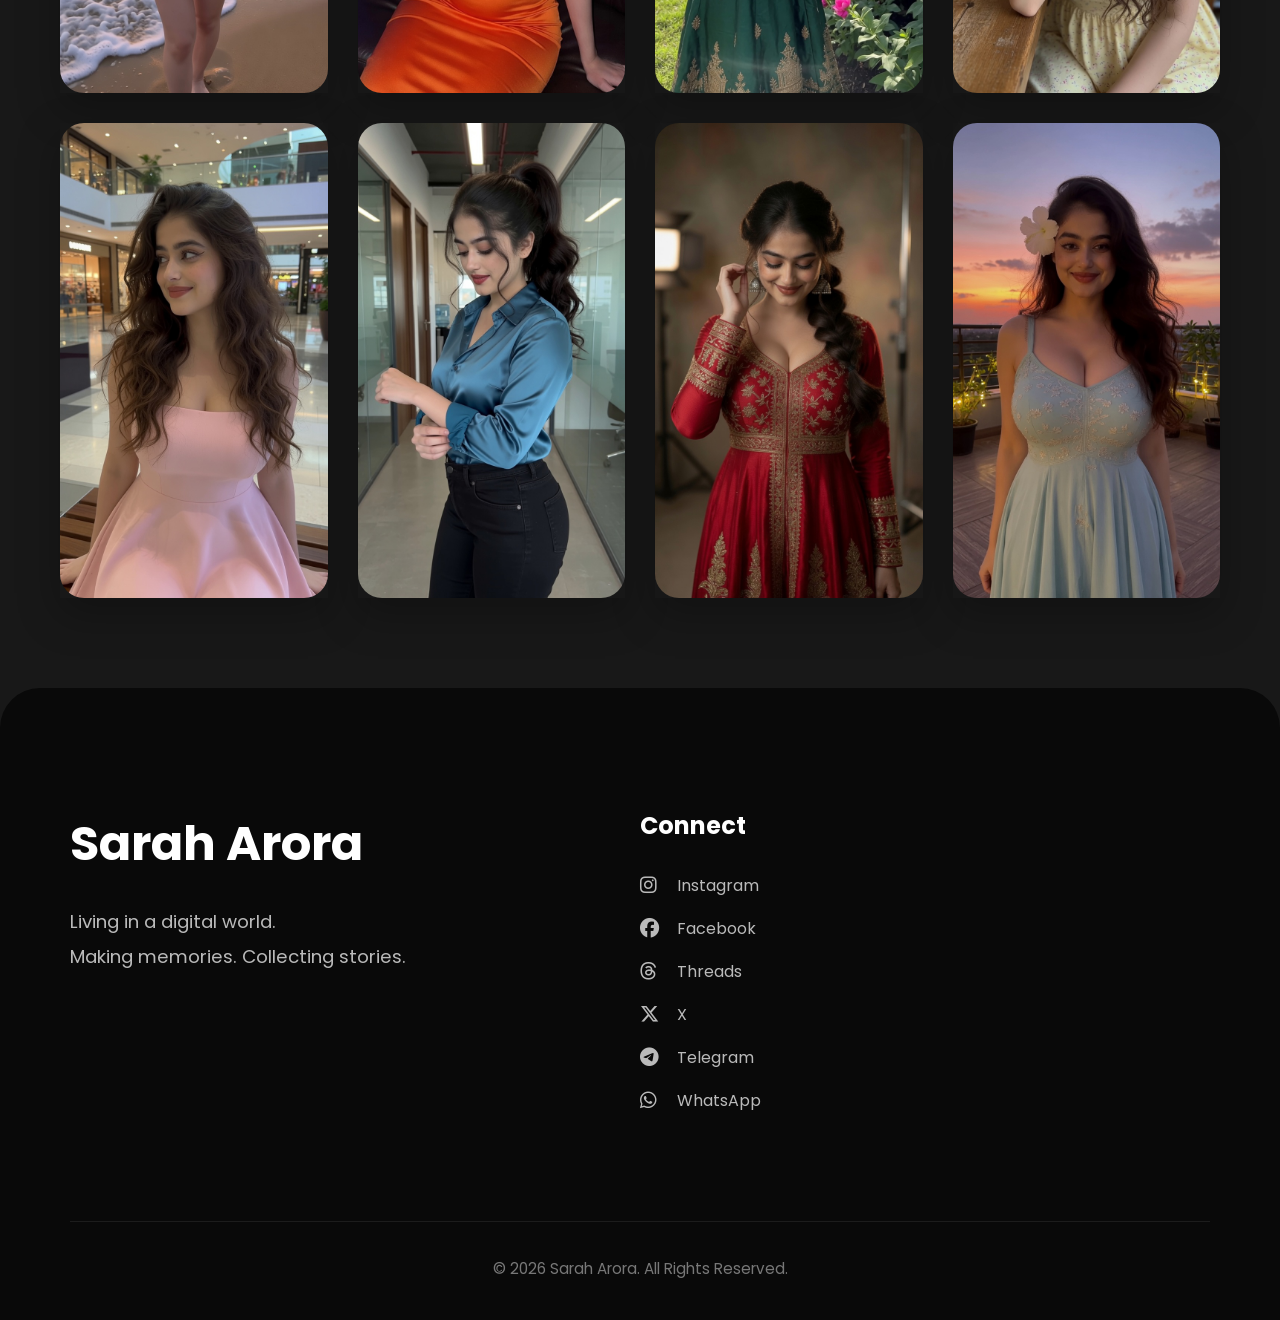
==== commit ad2a417d: "Website 3.0" ====
--- a/index.html
+++ b/index.html
@@ -50,11 +50,6 @@
 <i class="fa-solid fa-bars"></i>
 </button>
 <div class="dropdown-menu" id="dropdownMenu">
-<a href="pages/about.html">About</a>
-<a href="pages/faq.html">FAQ</a>
-<a href="pages/privacy.html">Privacy Policy</a>
-<a href="pages/terms.html">Terms &amp; Conditions</a>
-<a href="pages/refund.html">Refund Policy</a>
 <a href="pages/chat.html">Chat Space</a>
 <hr/>
 <a href="https://www.instagram.com/sarah_dazzling/" rel="noopener noreferrer" target="_blank">Instagram</a>
@@ -235,20 +230,10 @@
                     WhatsApp
                 </a>
 </div>
-<!-- Links -->
-<div class="footer-column">
-<h3>Quick Links</h3>
-<a href="pages/about.html">About</a>
-<a href="pages/faq.html">FAQ</a>
-<a href="pages/privacy.html">Privacy Policy</a>
-<a href="pages/terms.html">Terms &amp; Conditions</a>
-<a href="pages/refund.html">Refund Policy</a>
-</div>
 </div>
 <div class="footer-bottom">
 
-            © 2026 Sarah Arora. All Rights Reserved.<br/>
-            This website is owned and operated by Akhil Joshy (akhildisney@gmail.com).
+            © 2026 Sarah Arora. All Rights Reserved.
 
         </div>
 </footer>
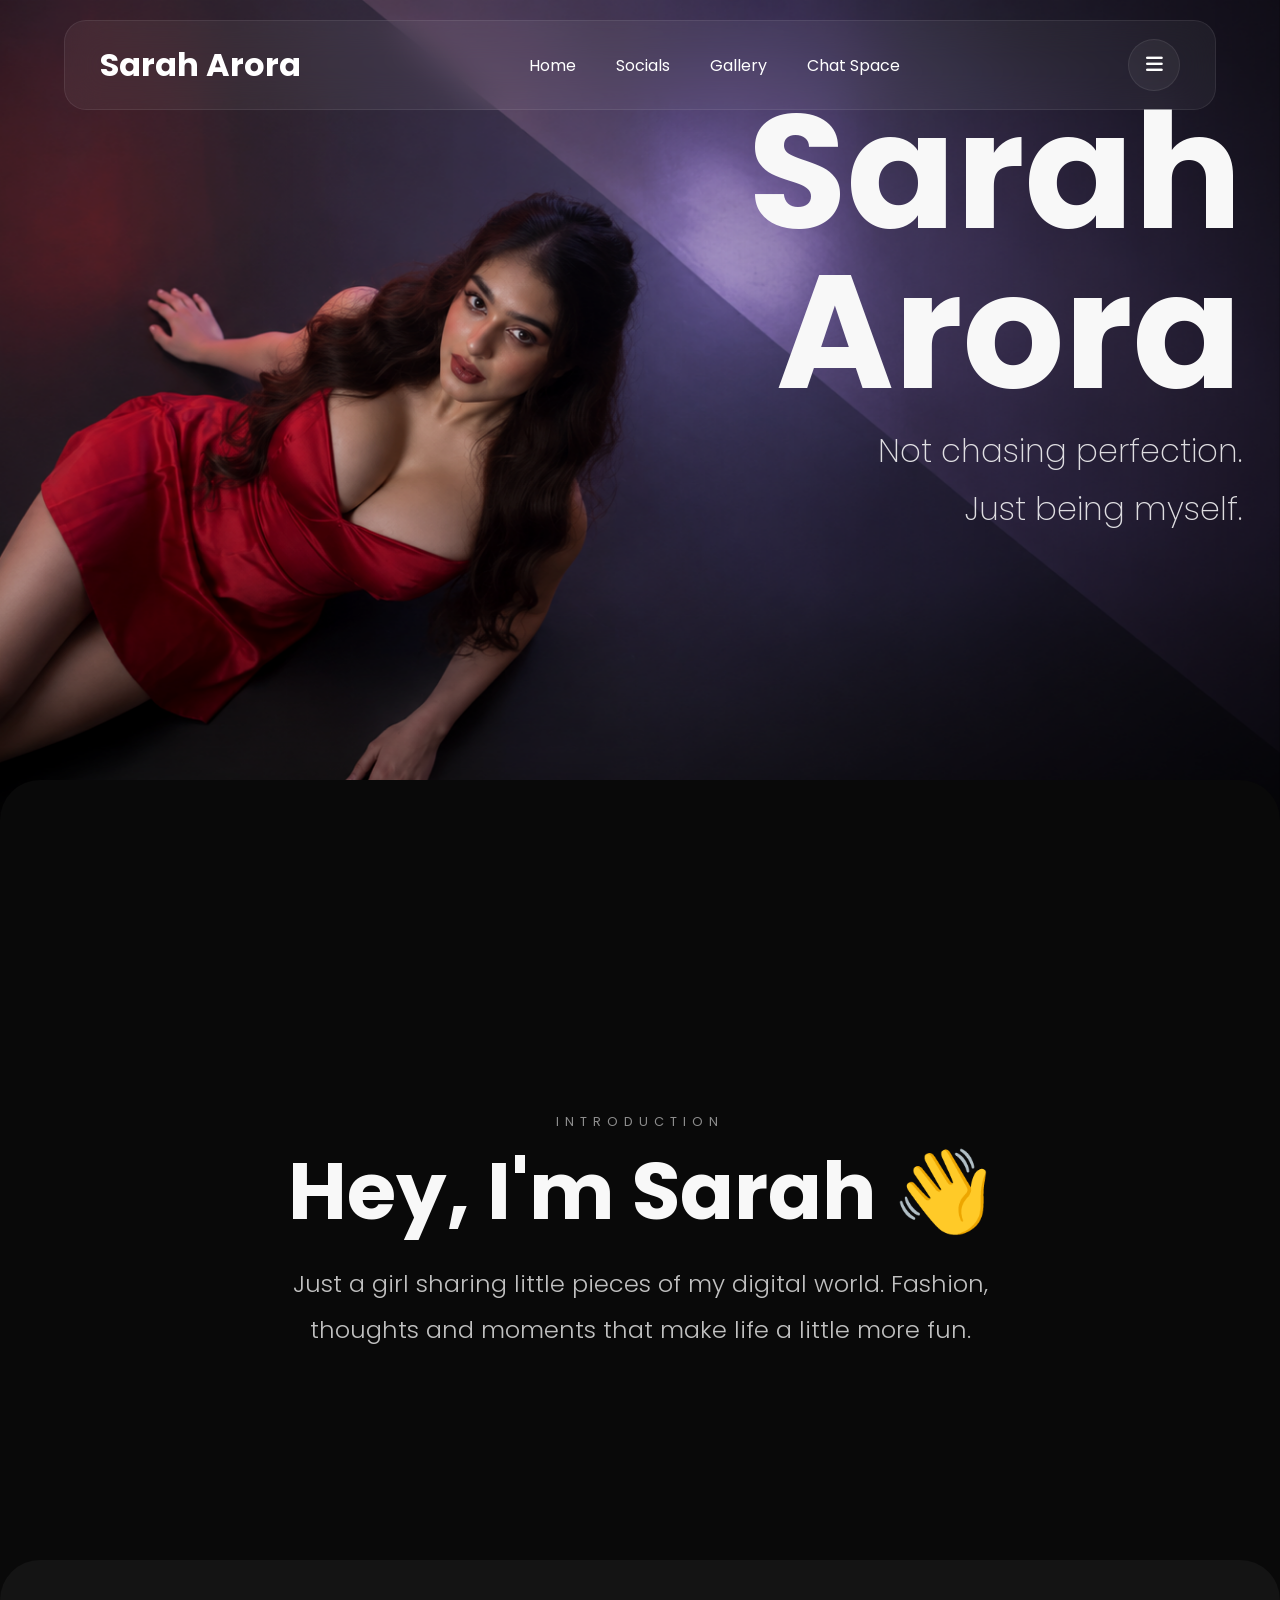
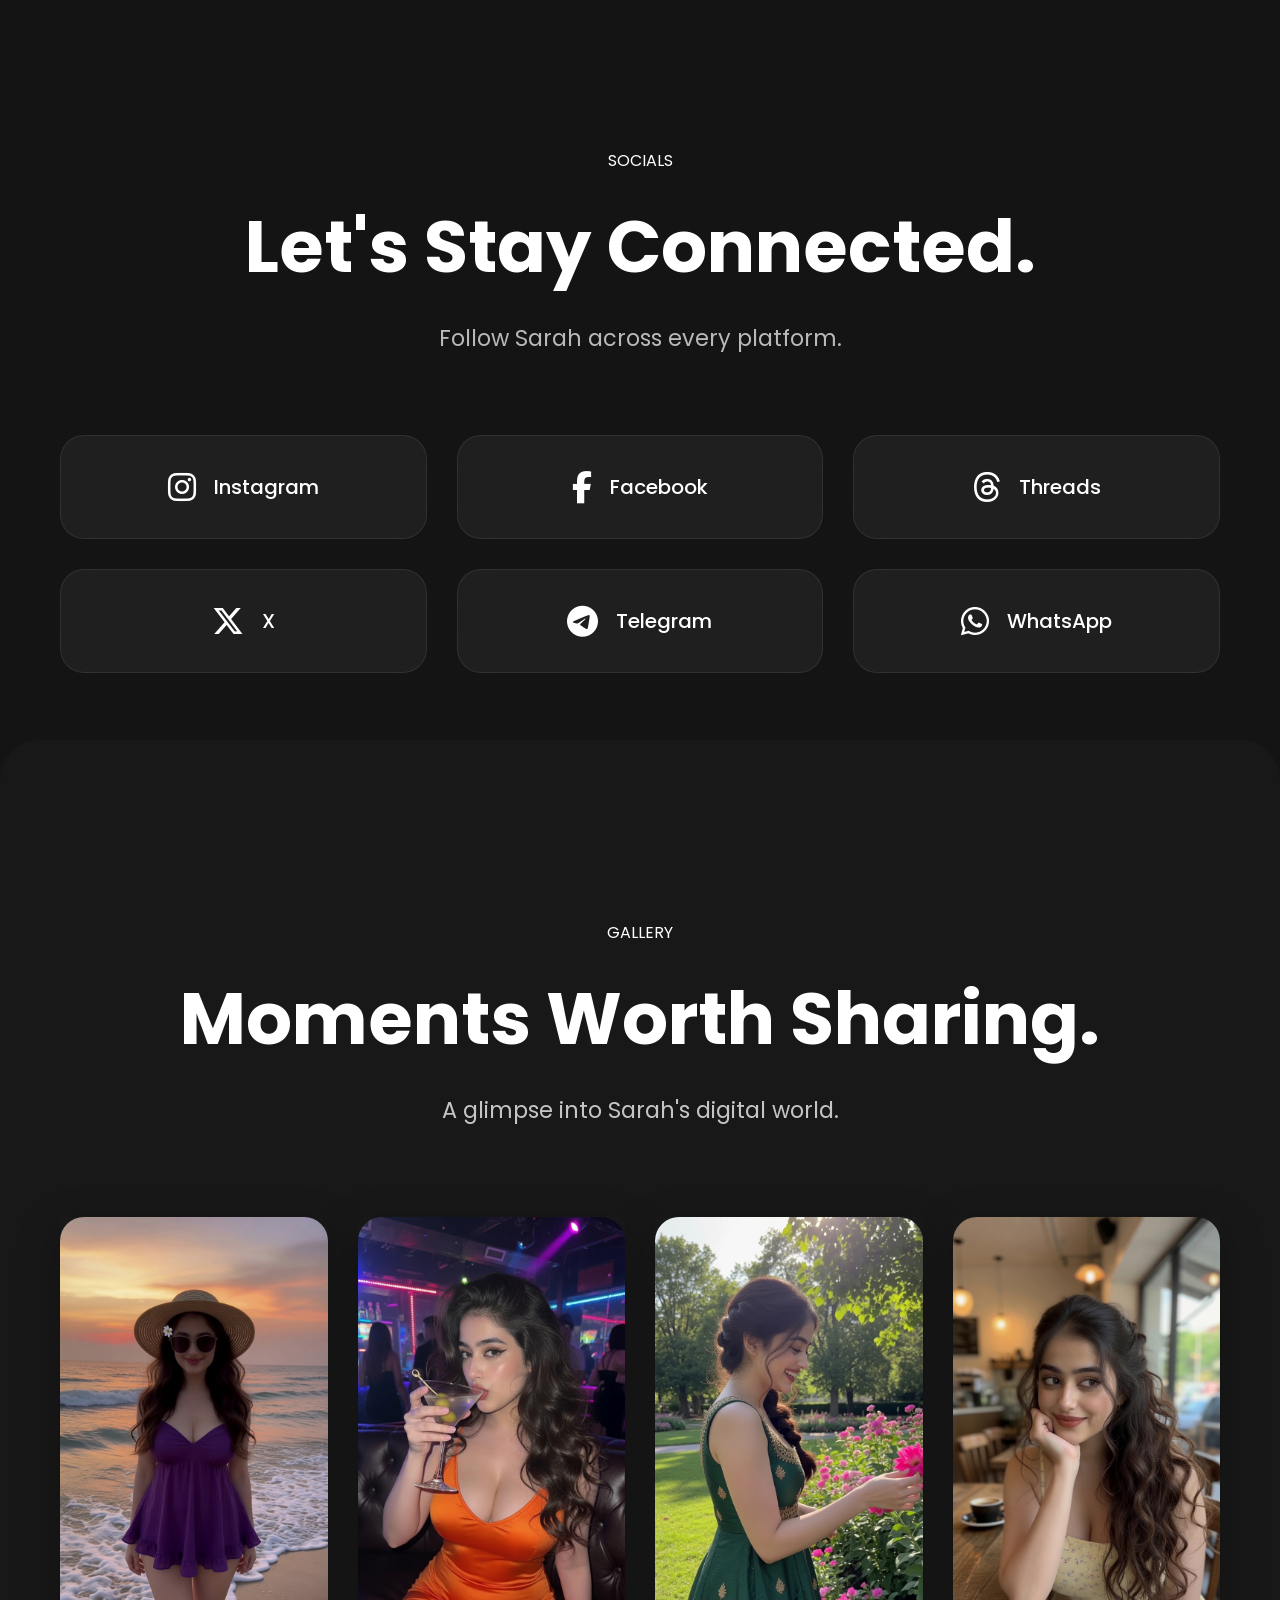
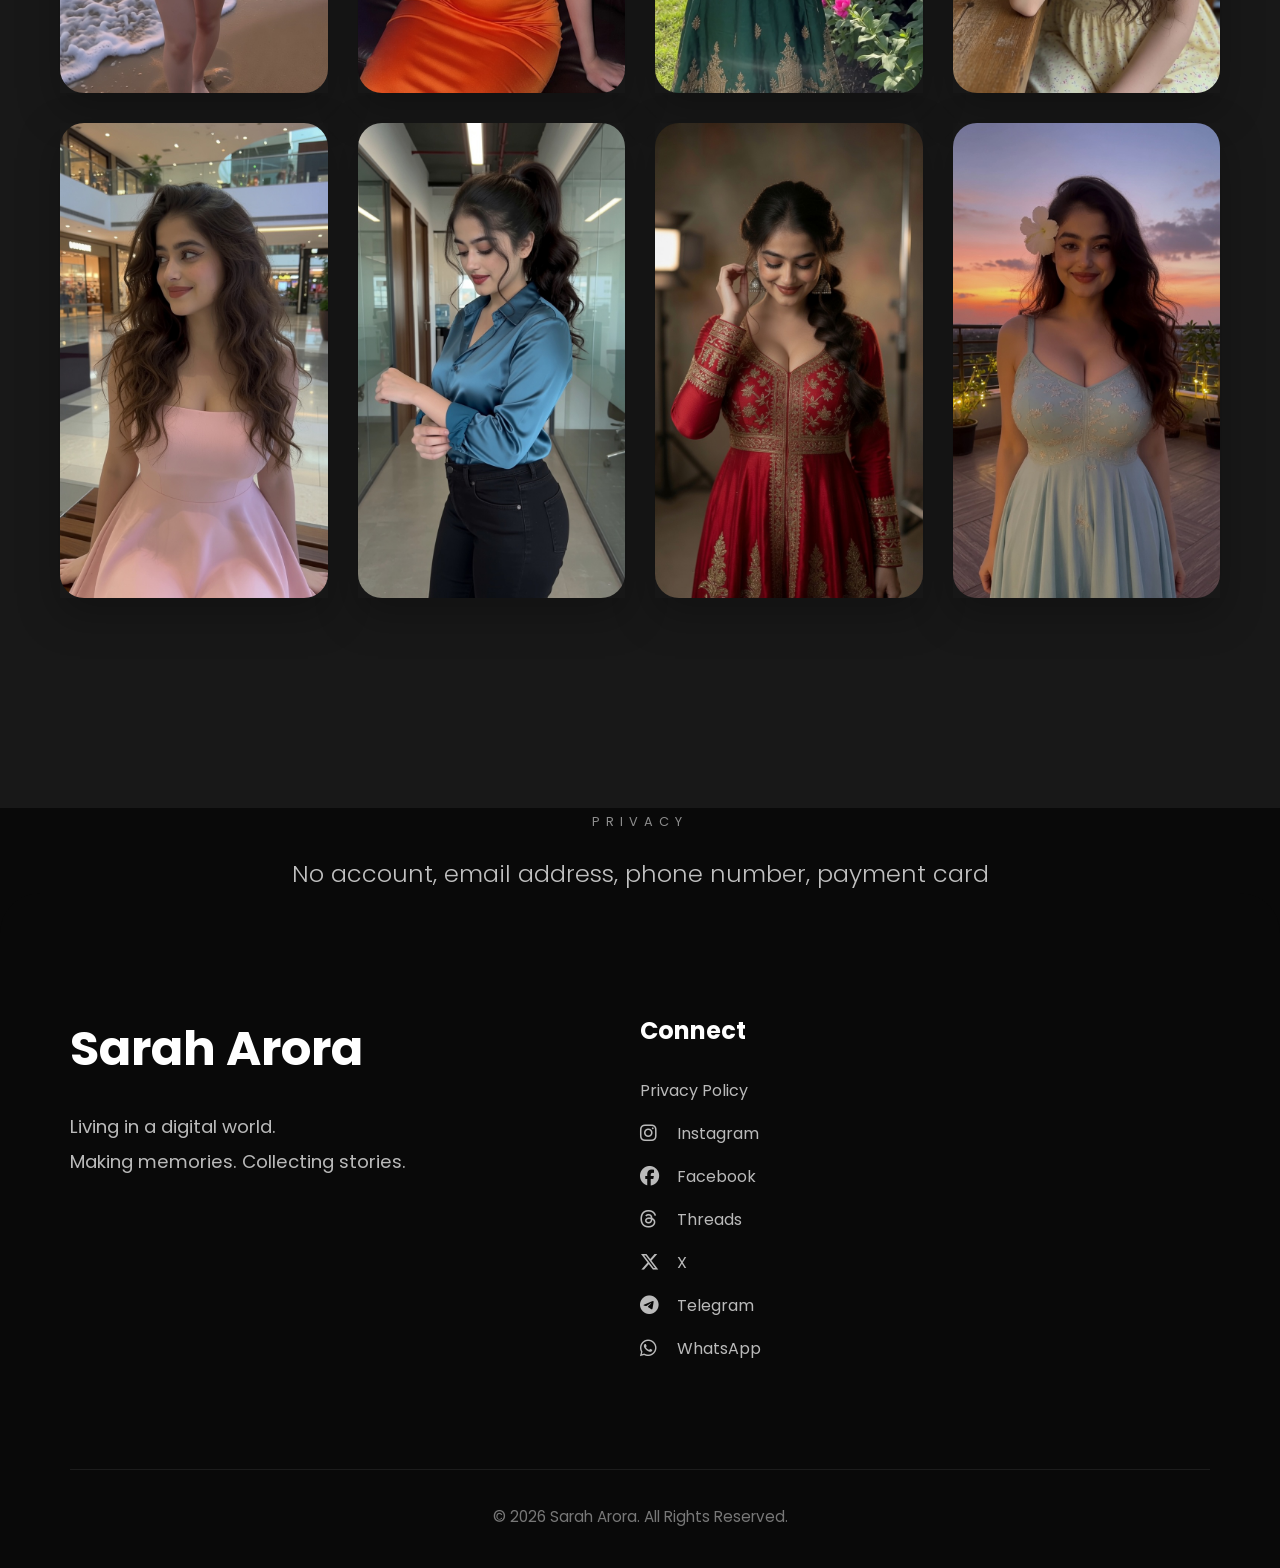
==== commit 175f0995: "Website 3.1" ====
--- a/index.html
+++ b/index.html
@@ -51,6 +51,7 @@
 </button>
 <div class="dropdown-menu" id="dropdownMenu">
 <a href="pages/chat.html">Chat Space</a>
+<a href="pages/privacy.html">Privacy Policy</a>
 <hr/>
 <a href="https://www.instagram.com/sarah_dazzling/" rel="noopener noreferrer" target="_blank">Instagram</a>
 <a href="https://www.facebook.com/profile.php?id=61591125192509" rel="noopener noreferrer" target="_blank">Facebook</a>
@@ -190,6 +191,18 @@
 </div>
 </div>
 </section>
+
+<section id="privacy-note" aria-label="Privacy">
+    <div class="intro-container">
+        <span class="intro-tag reveal">PRIVACY</span>
+        <p class="reveal delay-1">
+            No account, email address, phone number, payment card or other personal
+            details are required to browse this website or connect with Sarah.
+        </p>
+        <a class="reveal delay-2" href="pages/privacy.html">Read our Privacy Policy</a>
+    </div>
+</section>
+
 </main>
 <!-- Footer -->
 <footer>
@@ -205,6 +218,7 @@
 <!-- Socials -->
 <div class="footer-column">
 <h3>Connect</h3>
+<a href="pages/privacy.html">Privacy Policy</a>
 <a href="https://www.instagram.com/sarah_dazzling/" rel="noopener noreferrer" target="_blank">
 <i class="fa-brands fa-instagram"></i>
                     Instagram
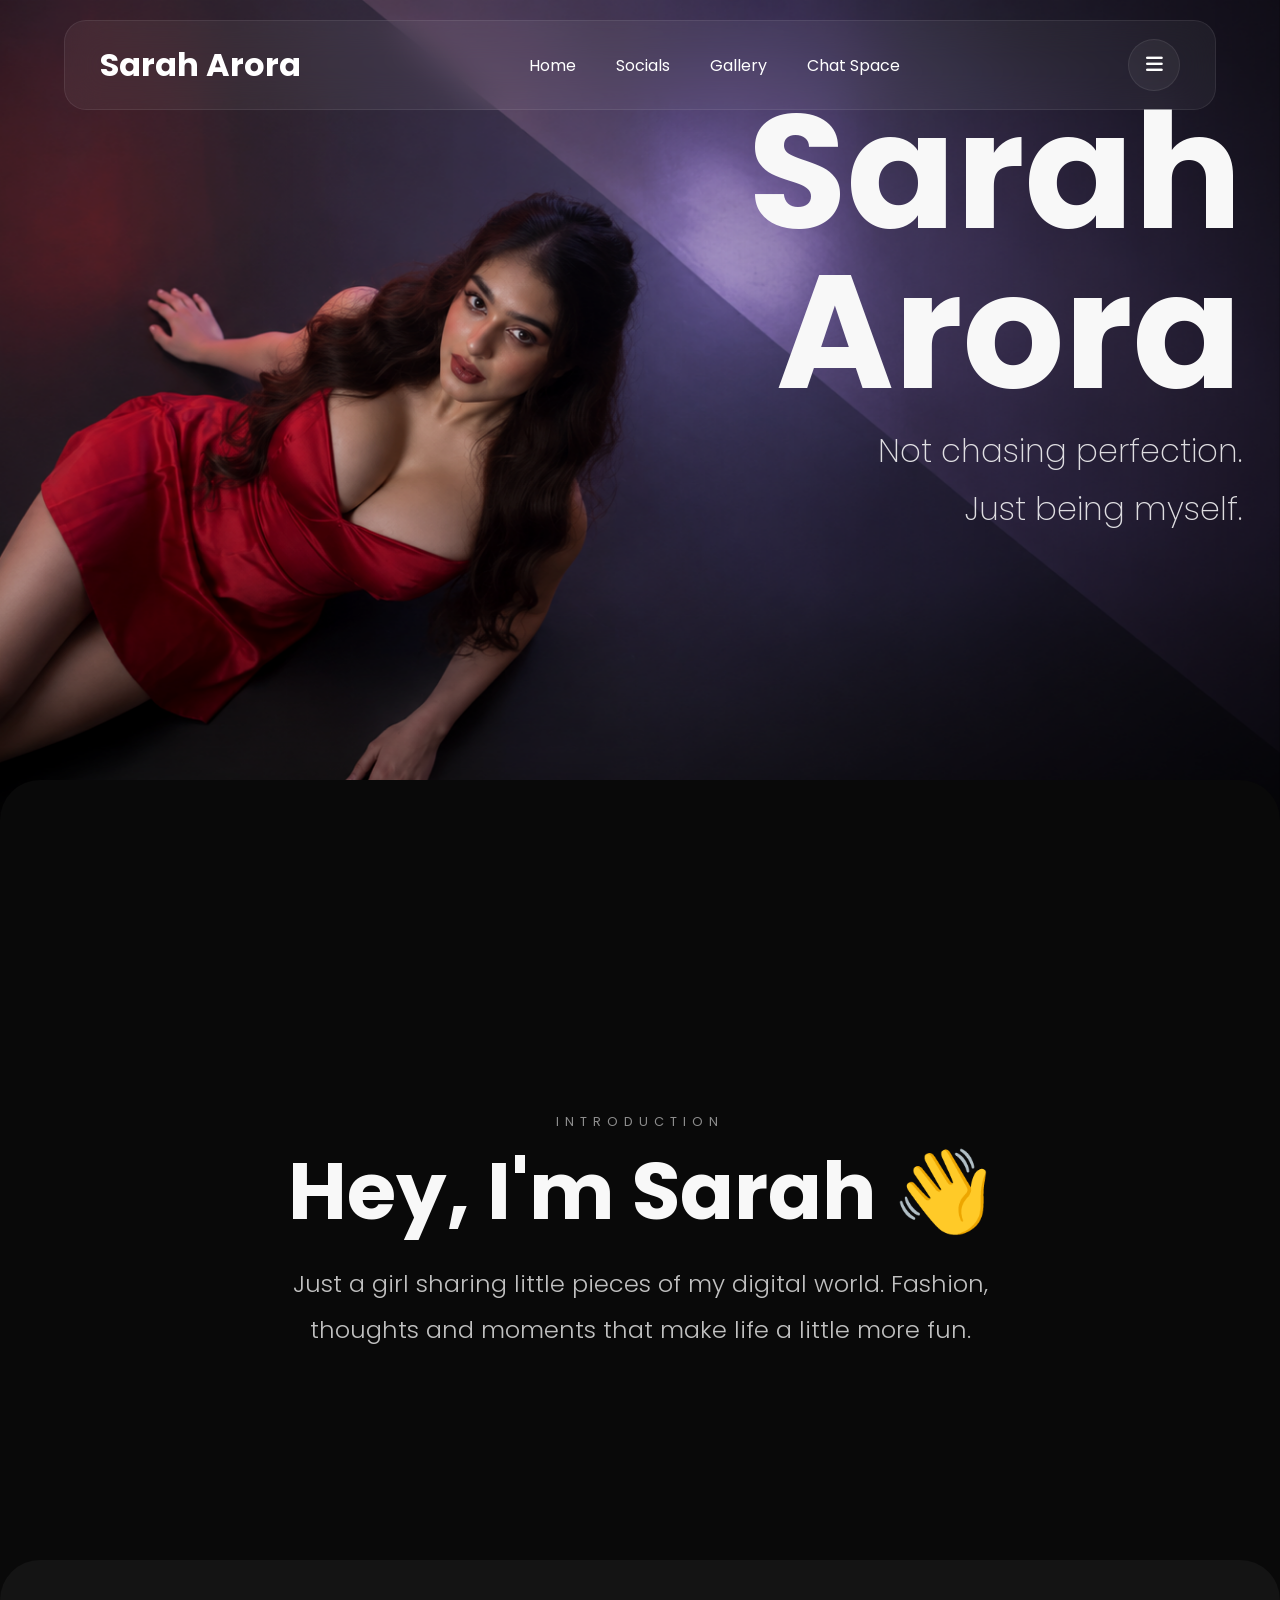
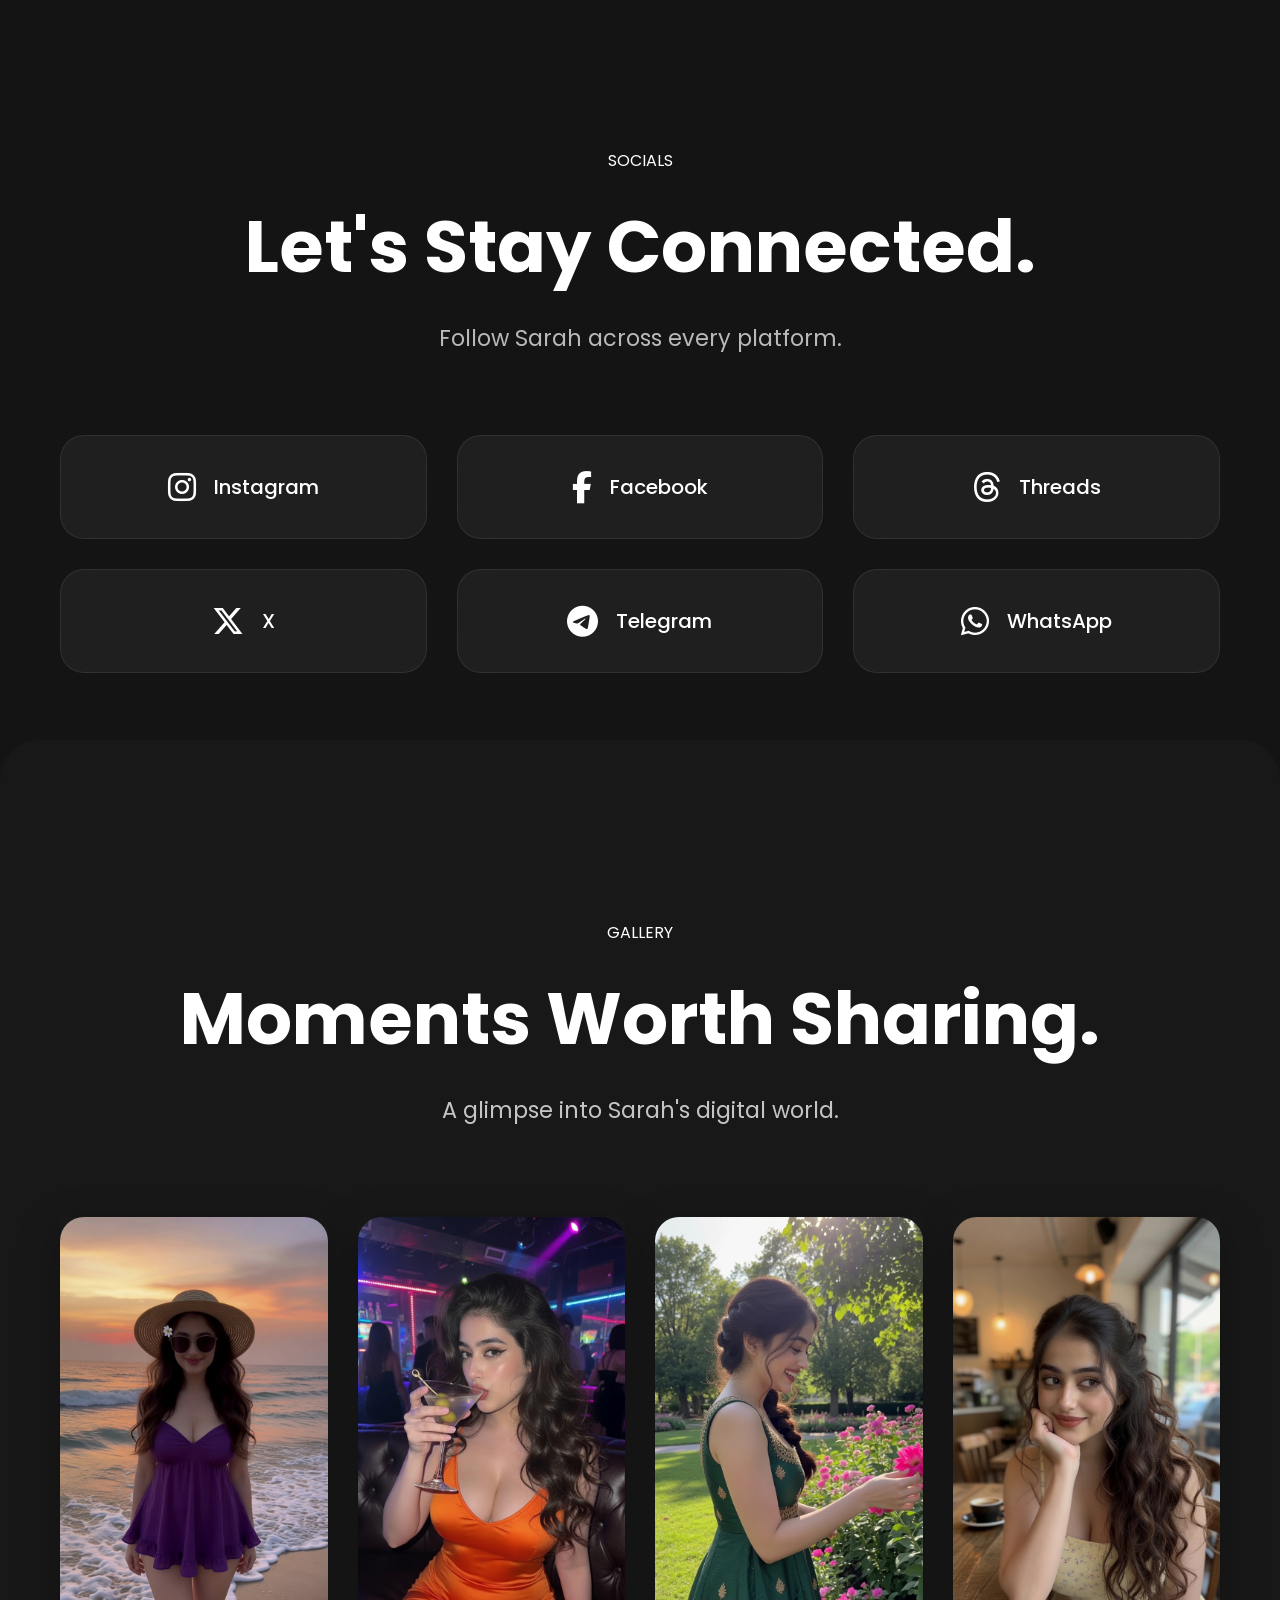
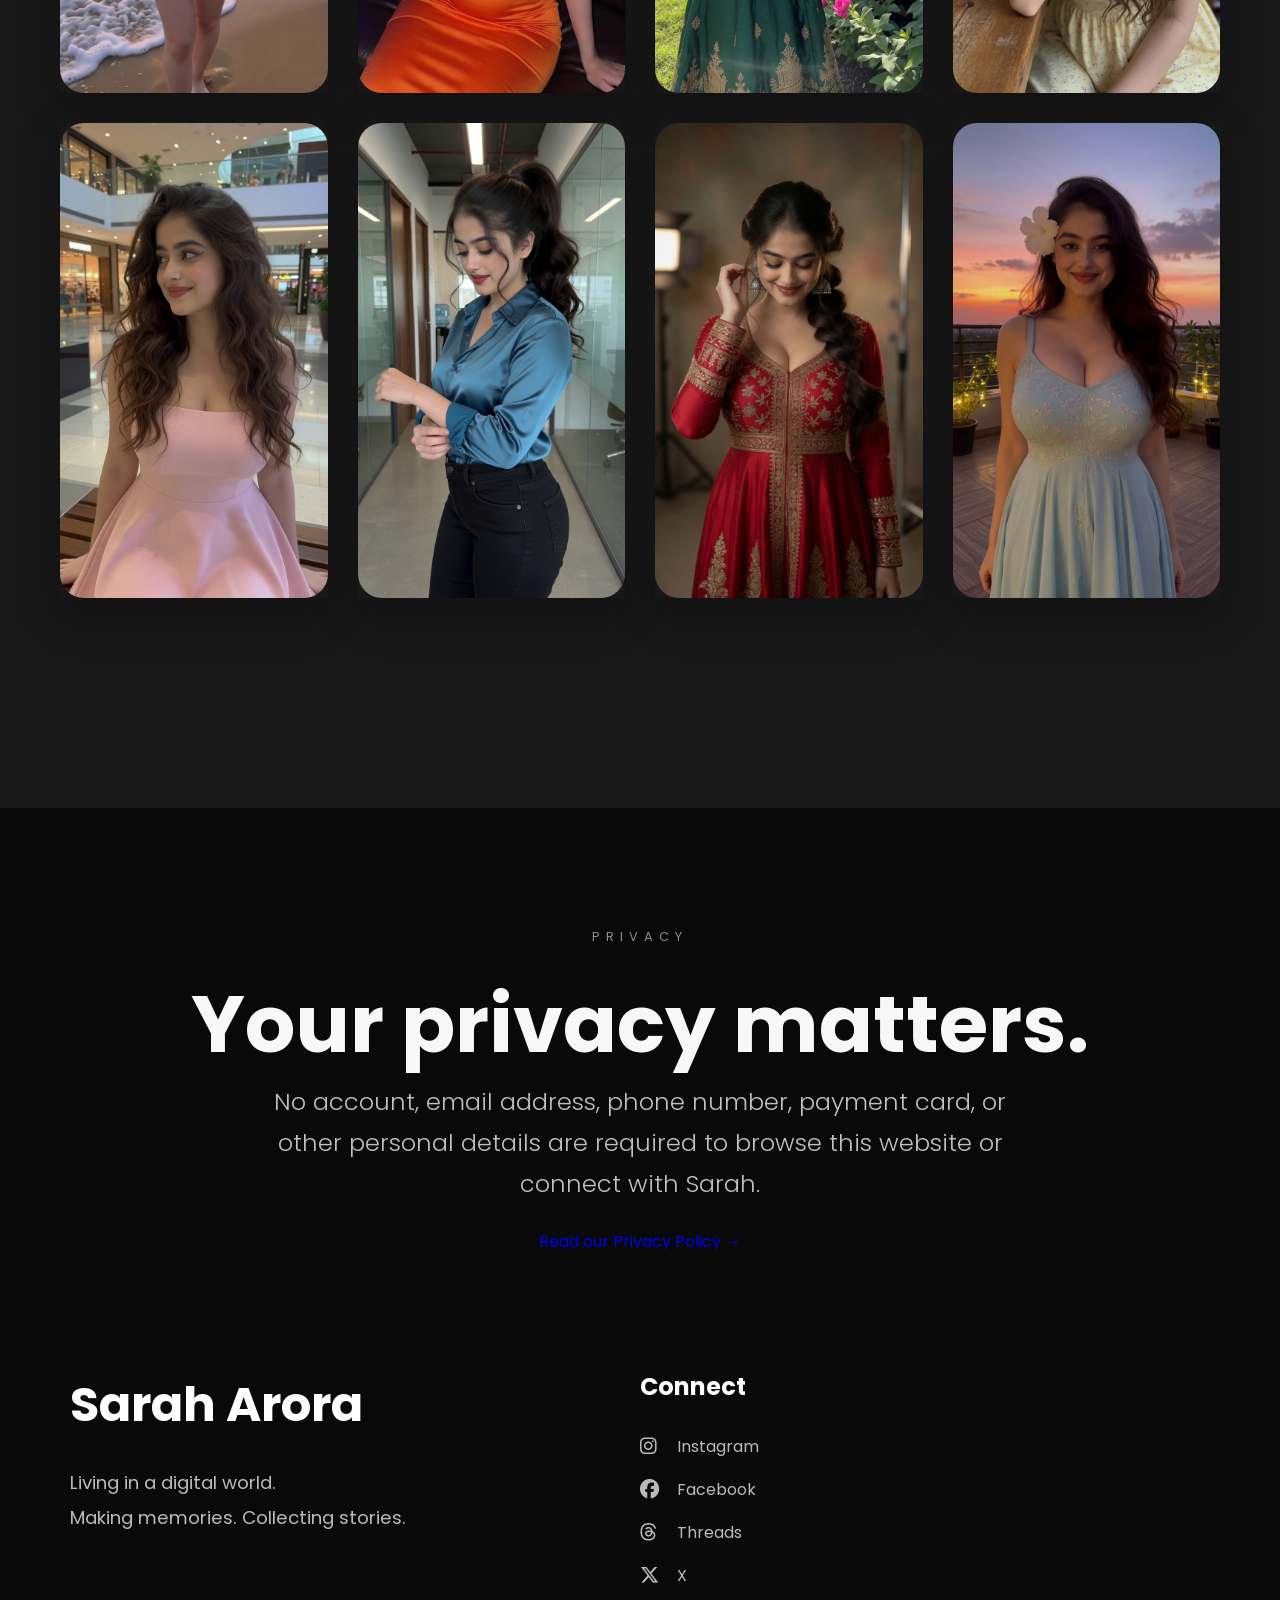
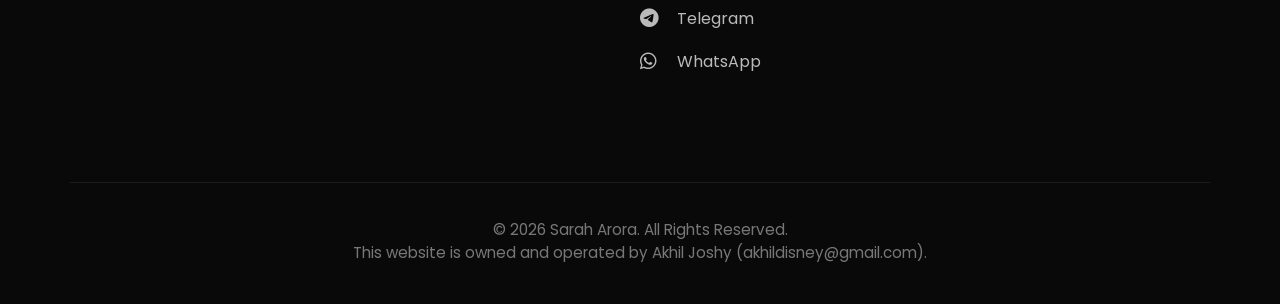
==== commit 6463b83b: "Website 4.0" ====
--- a/index.html
+++ b/index.html
@@ -23,6 +23,88 @@
 <link href="css/style.css" rel="stylesheet"/>
 <link href="css/animations.css" rel="stylesheet"/>
 <link href="css/responsive.css" rel="stylesheet"/>
+
+<style id="privacy-summary-style">
+#privacy-note .privacy-summary {
+    text-align: center;
+}
+#privacy-note .privacy-summary h2 {
+    margin: 18px 0 12px;
+}
+#privacy-note .privacy-summary p {
+    max-width: 760px;
+    margin: 0 auto;
+    line-height: 1.7;
+}
+#privacy-note .privacy-link {
+    display: inline-block;
+    margin-top: 22px;
+    text-decoration: none;
+}
+</style>
+
+
+<style id="privacy-layout-fix">
+#privacy-note {
+    height: auto !important;
+    min-height: 0 !important;
+    padding: clamp(70px, 9vw, 120px) 20px !important;
+    overflow: visible !important;
+    position: relative;
+}
+
+#privacy-note .privacy-summary {
+    width: min(900px, 100%) !important;
+    max-width: 900px !important;
+    height: auto !important;
+    min-height: 0 !important;
+    margin: 0 auto !important;
+    padding: 0 !important;
+    overflow: visible !important;
+    text-align: center;
+}
+
+#privacy-note .privacy-summary h2 {
+    margin: 18px 0 18px !important;
+    white-space: normal !important;
+    overflow: visible !important;
+}
+
+#privacy-note .privacy-summary p {
+    width: min(760px, 100%) !important;
+    max-width: 760px !important;
+    margin: 0 auto !important;
+    line-height: 1.7 !important;
+    white-space: normal !important;
+    overflow: visible !important;
+}
+
+#privacy-note .privacy-link {
+    display: inline-block !important;
+    margin-top: 24px !important;
+    position: relative !important;
+    z-index: 2;
+    white-space: normal !important;
+    overflow: visible !important;
+}
+
+@media (max-width: 600px) {
+    #privacy-note {
+        padding: 60px 20px 70px !important;
+    }
+
+    #privacy-note .privacy-summary h2 {
+        font-size: clamp(34px, 10vw, 52px) !important;
+        line-height: 1.08 !important;
+    }
+
+    #privacy-note .privacy-summary p {
+        font-size: 16px !important;
+        line-height: 1.6 !important;
+    }
+}
+</style>
+
 </head>
 <body>
 <div id="scrollProgress"></div>
@@ -193,13 +275,14 @@
 </section>
 
 <section id="privacy-note" aria-label="Privacy">
-    <div class="intro-container">
-        <span class="intro-tag reveal">PRIVACY</span>
-        <p class="reveal delay-1">
-            No account, email address, phone number, payment card or other personal
-            details are required to browse this website or connect with Sarah.
+    <div class="intro-container privacy-summary">
+        <span class="intro-tag">PRIVACY</span>
+        <h2>Your privacy matters.</h2>
+        <p>
+            No account, email address, phone number, payment card, or other
+            personal details are required to browse this website or connect with Sarah.
         </p>
-        <a class="reveal delay-2" href="pages/privacy.html">Read our Privacy Policy</a>
+        <a href="pages/privacy.html" class="privacy-link">Read our Privacy Policy <span aria-hidden="true">→</span></a>
     </div>
 </section>
 
@@ -218,7 +301,7 @@
 <!-- Socials -->
 <div class="footer-column">
 <h3>Connect</h3>
-<a href="pages/privacy.html">Privacy Policy</a>
+
 <a href="https://www.instagram.com/sarah_dazzling/" rel="noopener noreferrer" target="_blank">
 <i class="fa-brands fa-instagram"></i>
                     Instagram
@@ -247,7 +330,8 @@
 </div>
 <div class="footer-bottom">
 
-            © 2026 Sarah Arora. All Rights Reserved.
+            © 2026 Sarah Arora. All Rights Reserved.<br/>
+            This website is owned and operated by Akhil Joshy (akhildisney@gmail.com).
 
         </div>
 </footer>
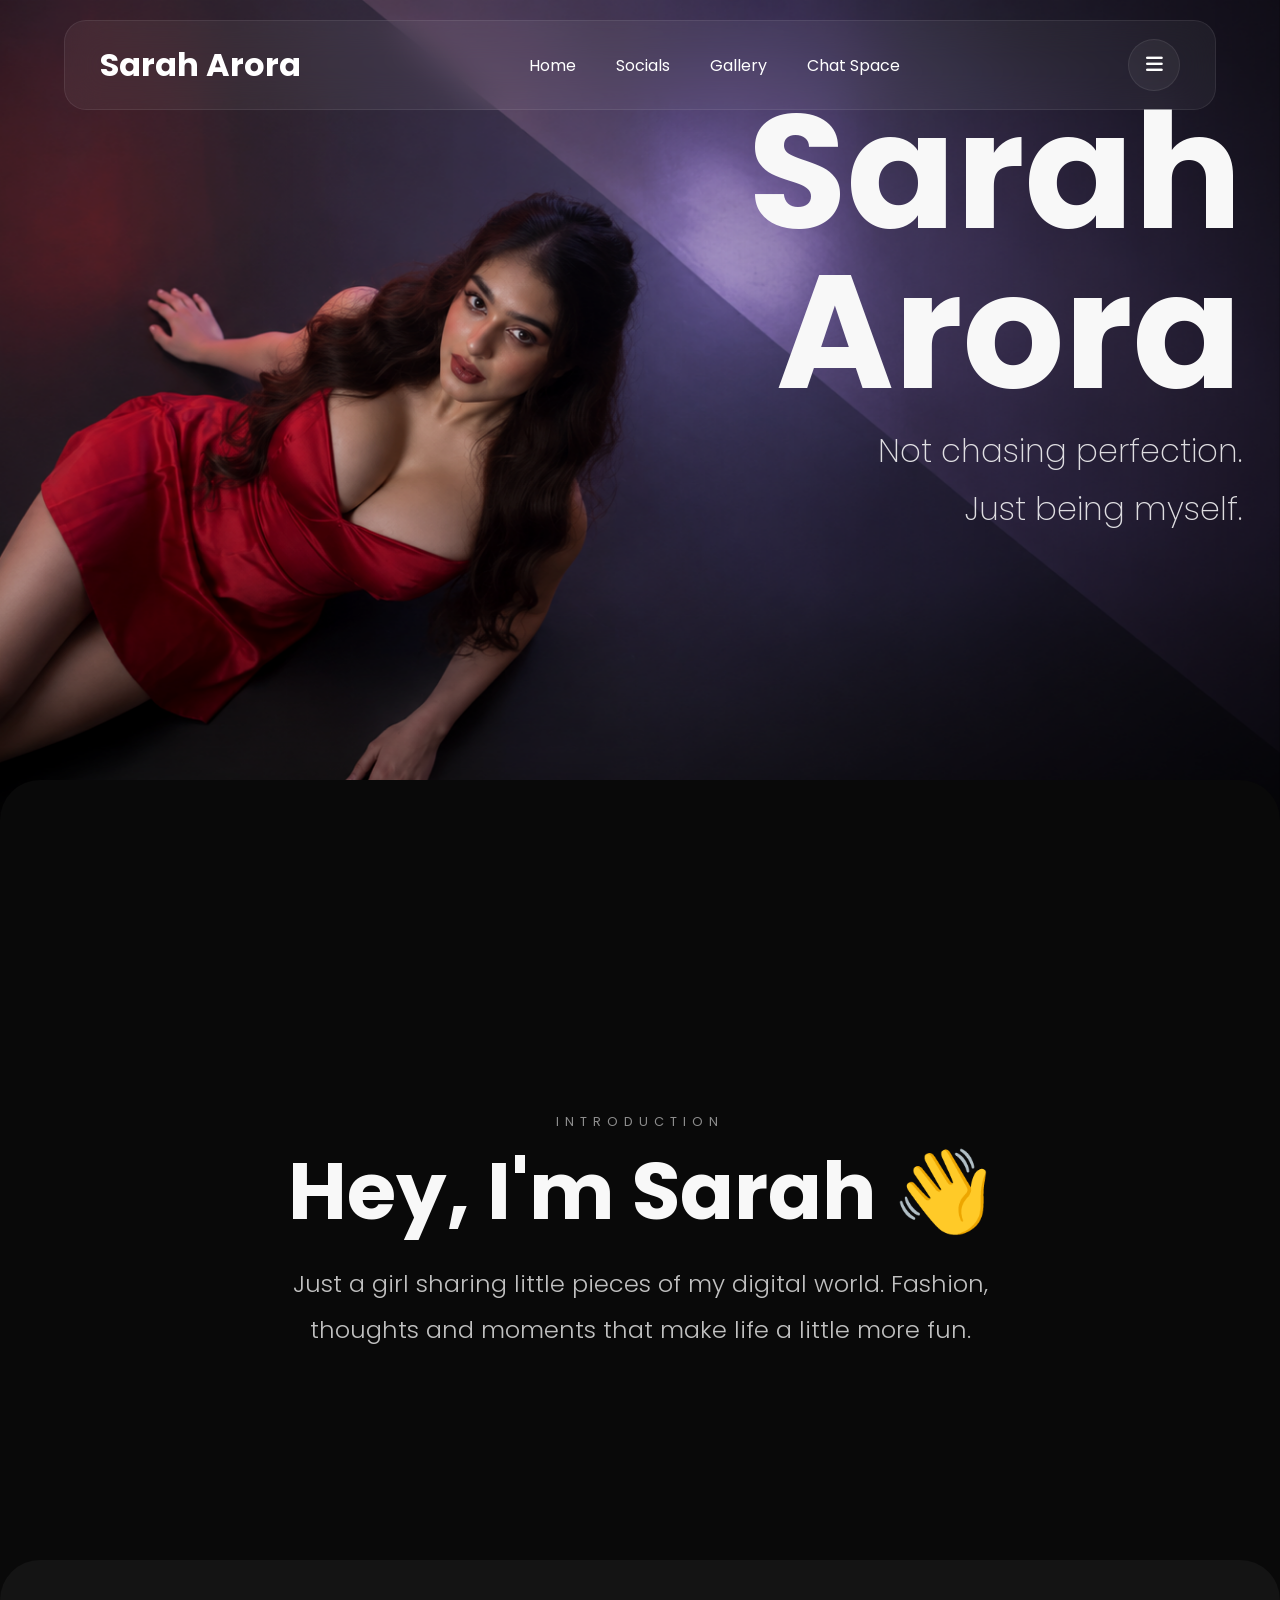
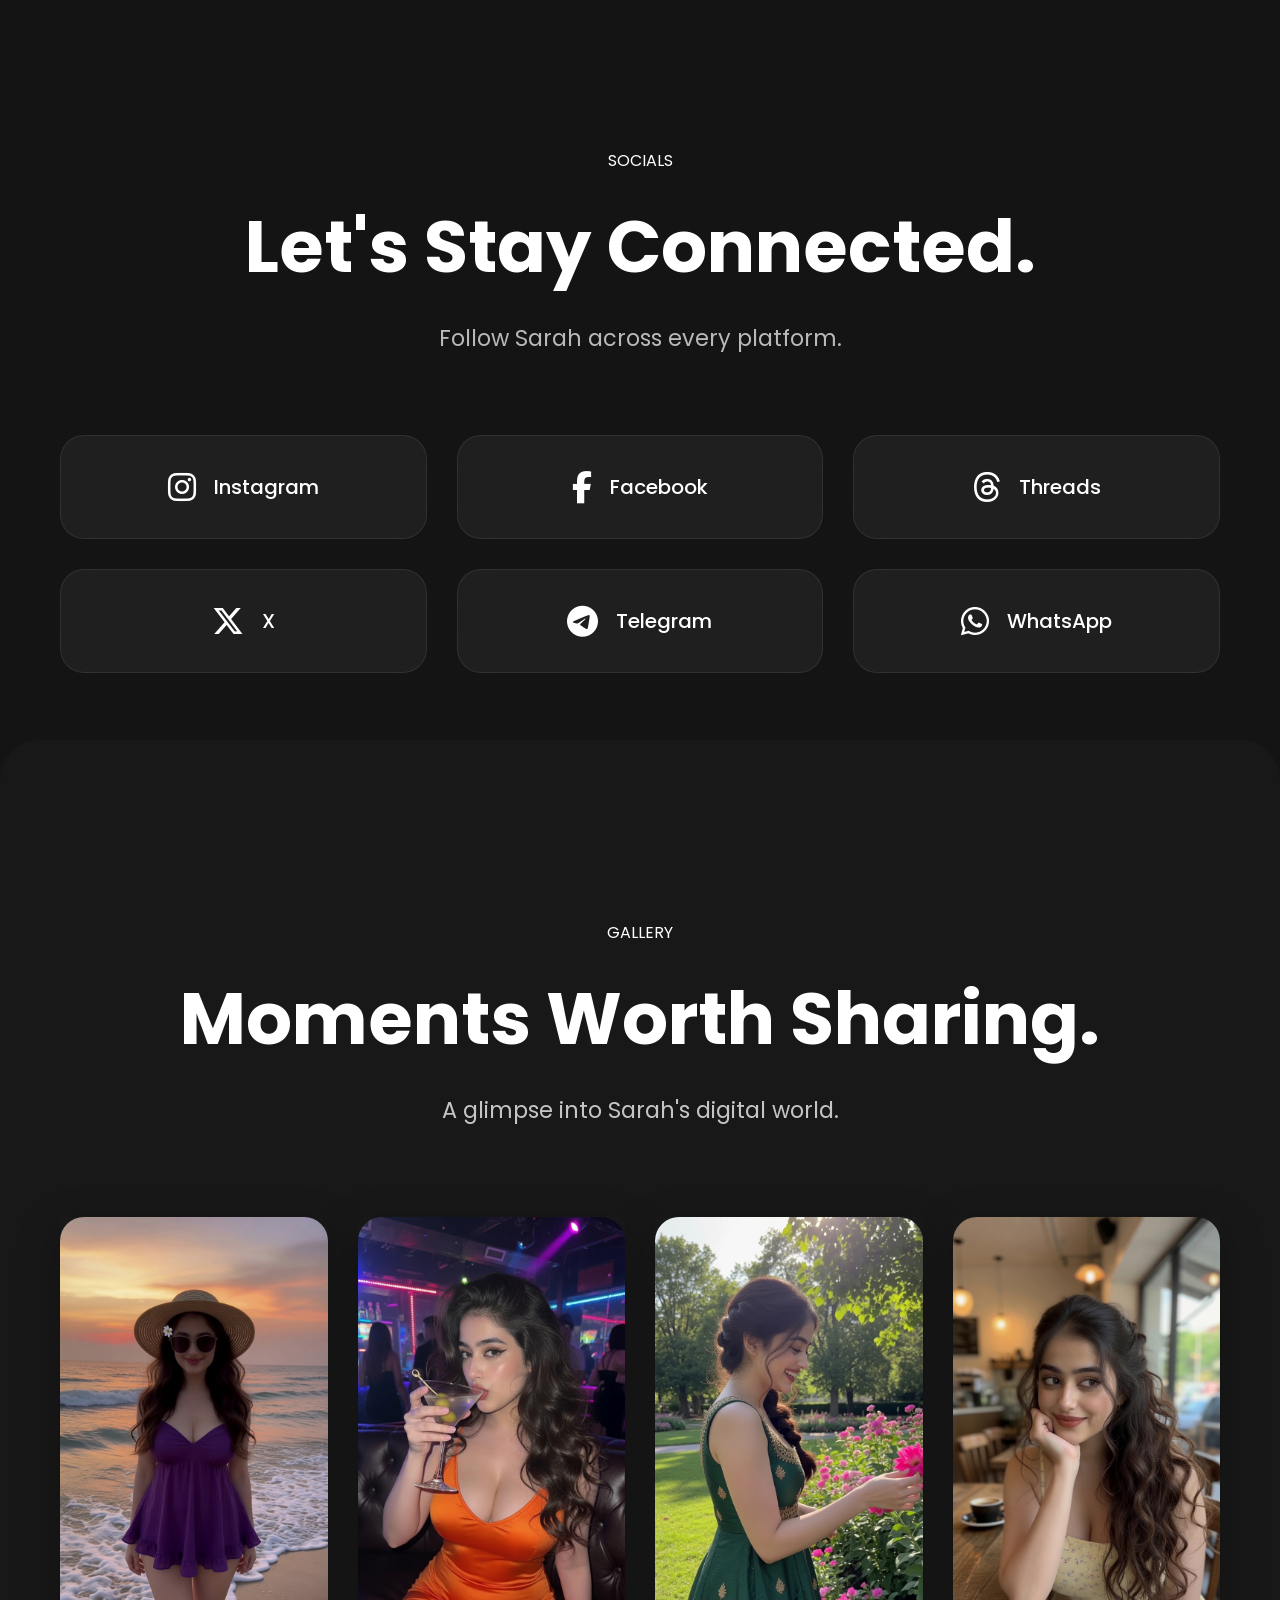
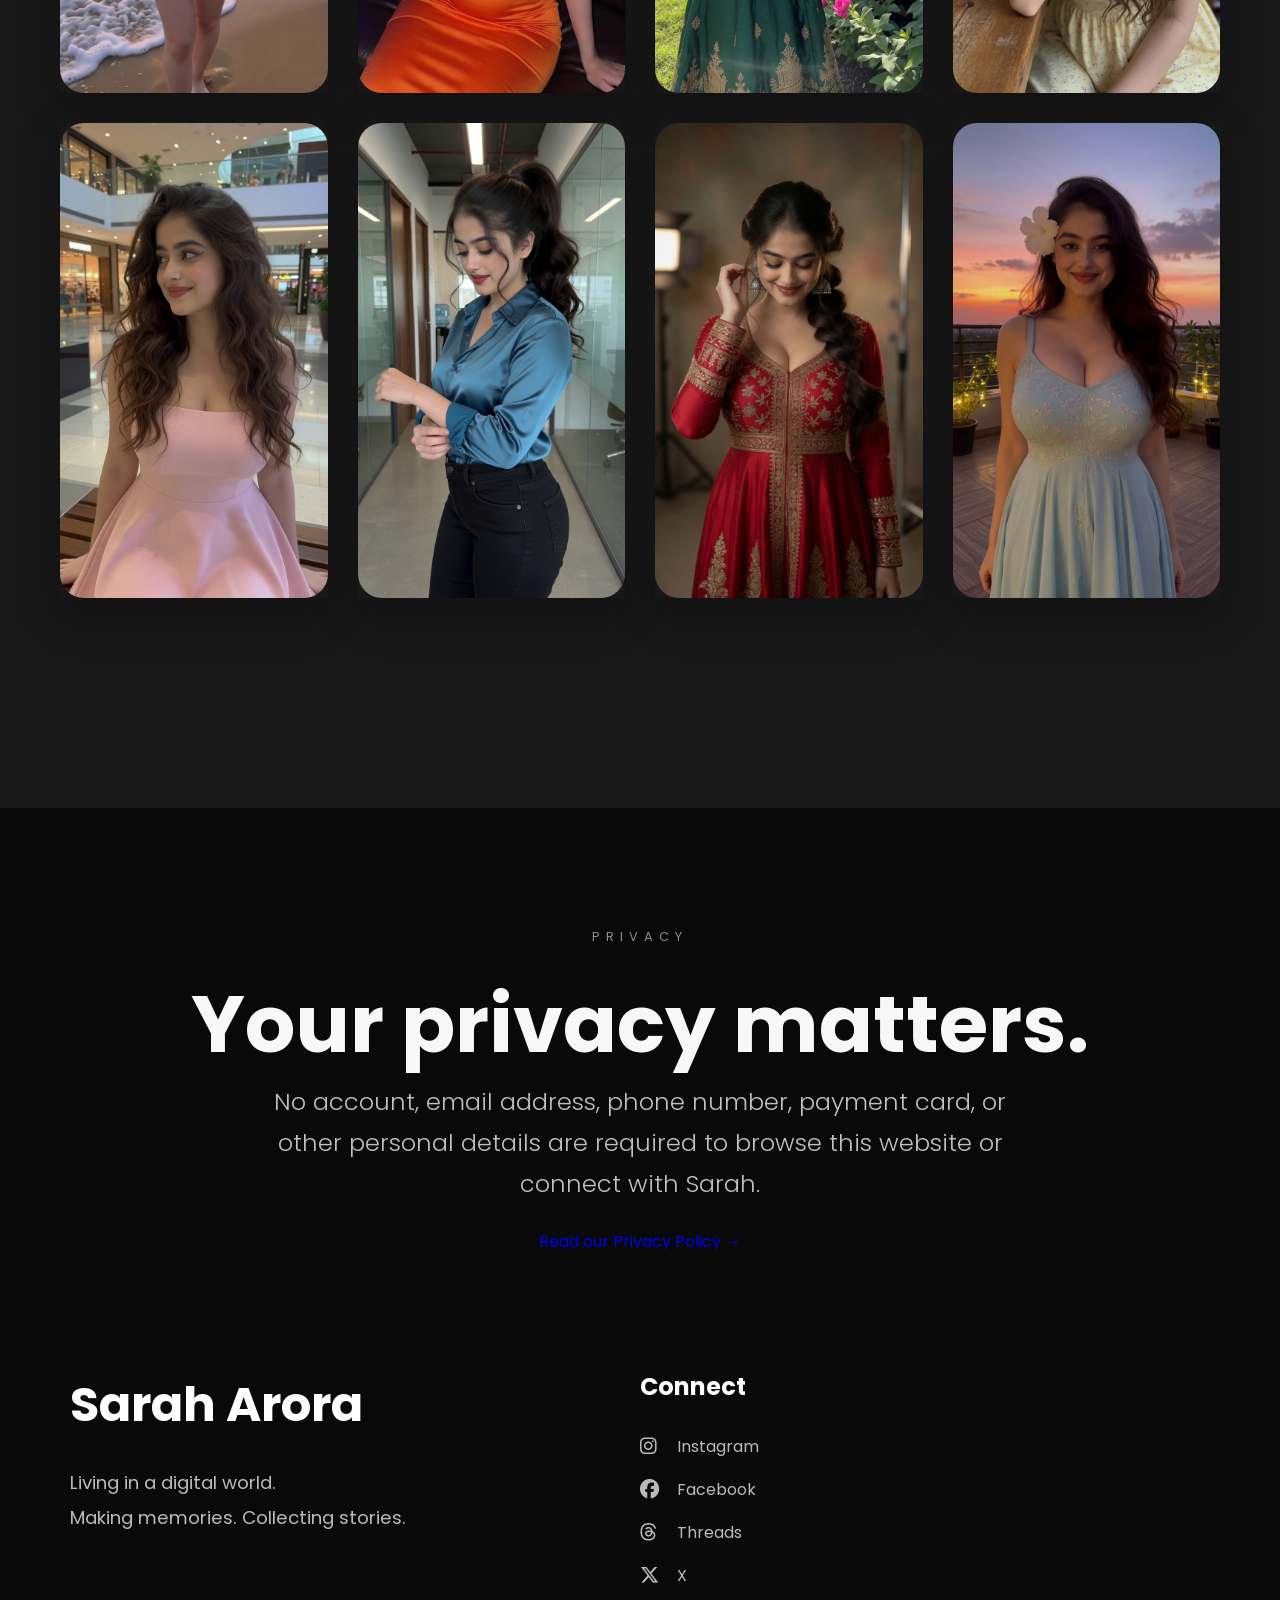
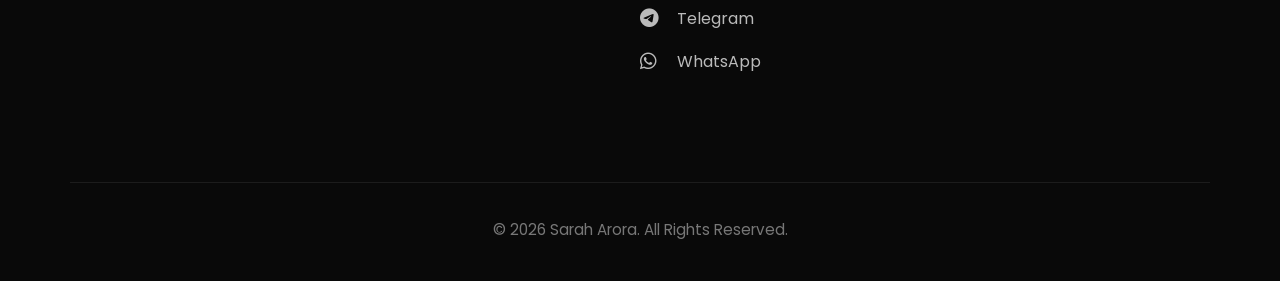
==== commit e3ec82a8: "Website 4.1" ====
--- a/index.html
+++ b/index.html
@@ -330,8 +330,7 @@
 </div>
 <div class="footer-bottom">
 
-            © 2026 Sarah Arora. All Rights Reserved.<br/>
-            This website is owned and operated by Akhil Joshy (akhildisney@gmail.com).
+            © 2026 Sarah Arora. All Rights Reserved.
 
         </div>
 </footer>
